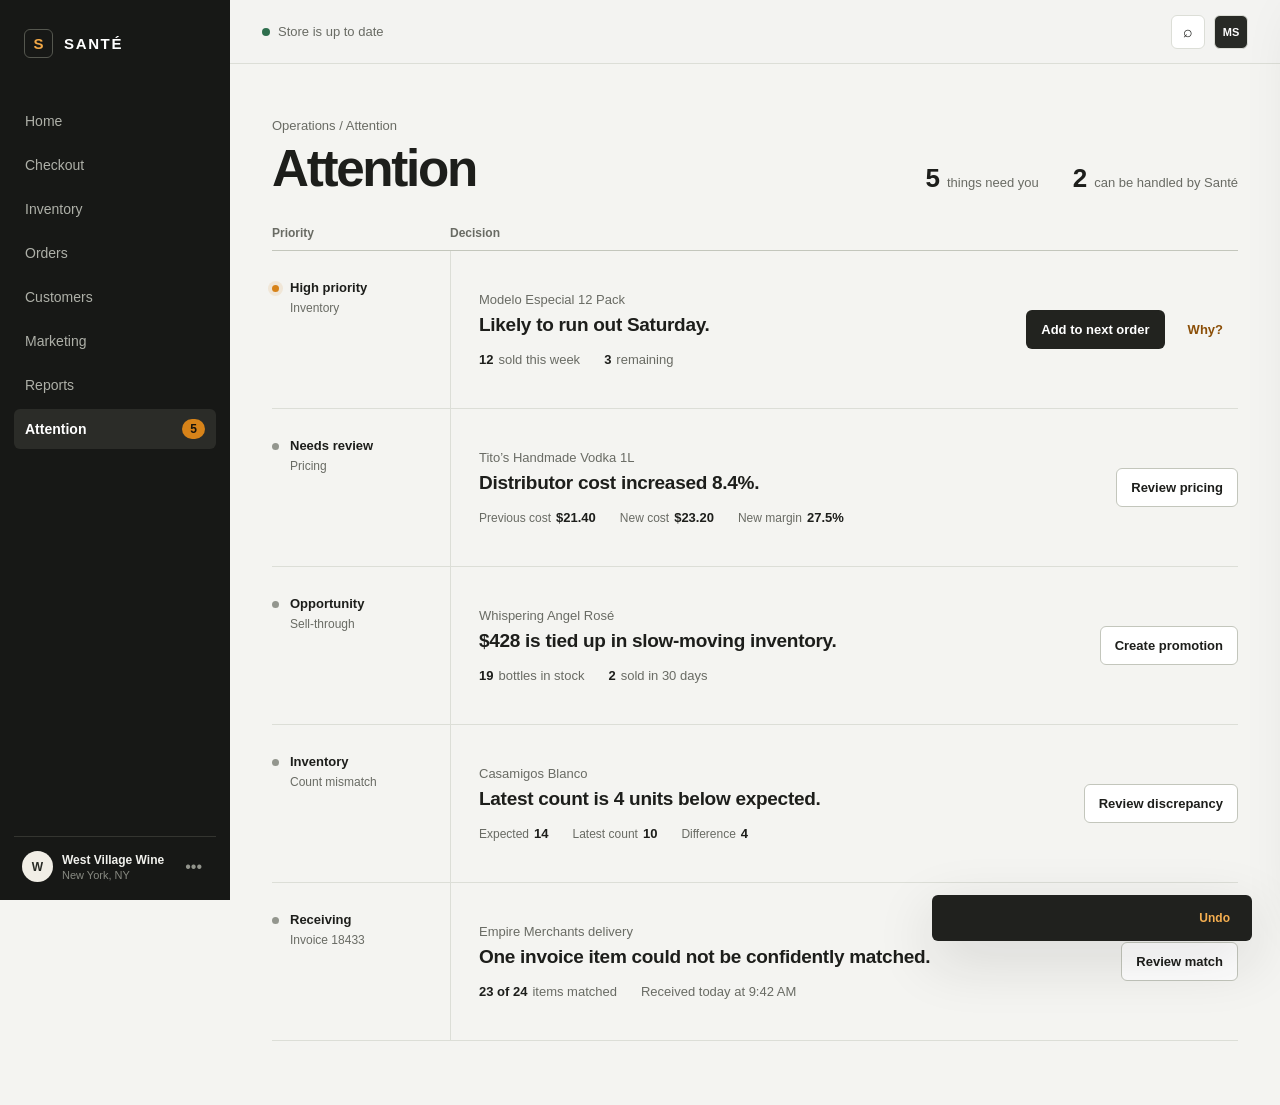
==== index.html @ 940b660c "Build Sante Attention prototype" ====
<!doctype html>
<html lang="en">
  <head>
    <meta charset="UTF-8" />
    <meta name="viewport" content="width=device-width, initial-scale=1.0" />
    <meta name="description" content="Santé Attention, a product concept for reviewing important store decisions in one place." />
    <meta name="theme-color" content="#f4f4f1" />
    <title>Santé Attention</title>
    <link rel="stylesheet" href="styles.css" />
  </head>
  <body>
    <div class="app-shell">
      <aside class="sidebar" aria-label="Primary navigation">
        <a class="brand" href="#" aria-label="Santé home">
          <span class="brand-mark">S</span>
          <span>SANTÉ</span>
        </a>

        <nav class="nav-list">
          <a href="#">Home</a>
          <a href="#">Checkout</a>
          <a href="#">Inventory</a>
          <a href="#">Orders</a>
          <a href="#">Customers</a>
          <a href="#">Marketing</a>
          <a href="#">Reports</a>
          <a class="active" href="#attention" aria-current="page">
            <span>Attention</span>
            <span class="nav-count" id="navCount">5</span>
          </a>
        </nav>

        <div class="store-switcher">
          <span class="store-avatar">W</span>
          <span>
            <strong>West Village Wine</strong>
            <small>New York, NY</small>
          </span>
          <button type="button" aria-label="Open store menu">•••</button>
        </div>
      </aside>

      <main class="workspace" id="attention">
        <header class="topbar">
          <button class="mobile-menu" id="menuButton" type="button" aria-label="Open navigation" aria-expanded="false">Menu</button>
          <div class="sync-status" aria-label="System status">
            <span class="status-dot"></span>
            Store is up to date
          </div>
          <div class="top-actions">
            <button class="icon-button" type="button" aria-label="Search">⌕</button>
            <button class="profile-button" type="button" aria-label="Open profile">MS</button>
          </div>
        </header>

        <section class="page-head">
          <div>
            <p class="breadcrumb">Operations / Attention</p>
            <h1>Attention</h1>
          </div>
          <div class="attention-summary" aria-label="Attention summary">
            <div><strong id="summaryCount">5</strong><span>things need you</span></div>
            <div><strong id="autoCount">2</strong><span>can be handled by Santé</span></div>
          </div>
        </section>

        <section class="queue" aria-label="Prioritized attention queue">
          <div class="queue-label">
            <span>Priority</span>
            <span>Decision</span>
          </div>

          <article class="attention-row priority-high" data-item="modelo">
            <div class="priority-column">
              <span class="priority-mark"></span>
              <span><strong>High priority</strong><small>Inventory</small></span>
            </div>
            <div class="decision-column">
              <div class="decision-copy">
                <p class="product-name">Modelo Especial 12 Pack</p>
                <h2>Likely to run out Saturday.</h2>
                <div class="inline-metrics">
                  <span><strong>12</strong> sold this week</span>
                  <span><strong>3</strong> remaining</span>
                </div>
              </div>
              <div class="row-actions">
                <button class="button primary" data-open="modelo" type="button">Add to next order</button>
                <button class="button quiet" data-open="modelo" type="button">Why?</button>
              </div>
            </div>
          </article>

          <article class="attention-row" data-item="titos">
            <div class="priority-column">
              <span class="priority-mark"></span>
              <span><strong>Needs review</strong><small>Pricing</small></span>
            </div>
            <div class="decision-column">
              <div class="decision-copy">
                <p class="product-name">Tito’s Handmade Vodka 1L</p>
                <h2>Distributor cost increased 8.4%.</h2>
                <div class="inline-metrics">
                  <span><small>Previous cost</small><strong>$21.40</strong></span>
                  <span><small>New cost</small><strong>$23.20</strong></span>
                  <span><small>New margin</small><strong>27.5%</strong></span>
                </div>
              </div>
              <div class="row-actions">
                <button class="button secondary" data-open="titos" type="button">Review pricing</button>
              </div>
            </div>
          </article>

          <article class="attention-row" data-item="rose">
            <div class="priority-column">
              <span class="priority-mark"></span>
              <span><strong>Opportunity</strong><small>Sell-through</small></span>
            </div>
            <div class="decision-column">
              <div class="decision-copy">
                <p class="product-name">Whispering Angel Rosé</p>
                <h2>$428 is tied up in slow-moving inventory.</h2>
                <div class="inline-metrics">
                  <span><strong>19</strong> bottles in stock</span>
                  <span><strong>2</strong> sold in 30 days</span>
                </div>
              </div>
              <div class="row-actions">
                <button class="button secondary" data-action="promotion" type="button">Create promotion</button>
              </div>
            </div>
          </article>

          <article class="attention-row" data-item="casamigos">
            <div class="priority-column">
              <span class="priority-mark"></span>
              <span><strong>Inventory</strong><small>Count mismatch</small></span>
            </div>
            <div class="decision-column">
              <div class="decision-copy">
                <p class="product-name">Casamigos Blanco</p>
                <h2>Latest count is 4 units below expected.</h2>
                <div class="inline-metrics">
                  <span><small>Expected</small><strong>14</strong></span>
                  <span><small>Latest count</small><strong>10</strong></span>
                  <span><small>Difference</small><strong>4</strong></span>
                </div>
              </div>
              <div class="row-actions">
                <button class="button secondary" data-action="discrepancy" type="button">Review discrepancy</button>
              </div>
            </div>
          </article>

          <article class="attention-row" data-item="receiving">
            <div class="priority-column">
              <span class="priority-mark"></span>
              <span><strong>Receiving</strong><small>Invoice 18433</small></span>
            </div>
            <div class="decision-column">
              <div class="decision-copy">
                <p class="product-name">Empire Merchants delivery</p>
                <h2>One invoice item could not be confidently matched.</h2>
                <div class="inline-metrics">
                  <span><strong>23 of 24</strong> items matched</span>
                  <span>Received today at 9:42 AM</span>
                </div>
              </div>
              <div class="row-actions">
                <button class="button secondary" data-action="match" type="button">Review match</button>
              </div>
            </div>
          </article>
        </section>
      </main>

      <div class="scrim" id="scrim" hidden></div>
      <aside class="decision-panel" id="decisionPanel" aria-label="Decision details" aria-hidden="true">
        <div class="panel-topbar">
          <button class="back-button" id="closePanel" type="button">Back to Attention</button>
          <span class="panel-step">Decision review</span>
        </div>
        <div id="panelContent"></div>
      </aside>

      <div class="toast" id="toast" role="status" aria-live="polite" aria-hidden="true">
        <span id="toastMessage"></span>
        <button id="toastUndo" type="button">Undo</button>
      </div>
    </div>
    <script src="app.js"></script>
  </body>
</html>
---- styles.css ----
:root {
  color-scheme: light;
  --bg: #f4f4f1;
  --surface: #ffffff;
  --sidebar: #171816;
  --ink: #1d1e1b;
  --muted: #696b64;
  --line: #dcded7;
  --line-strong: #c3c6bc;
  --accent: #d78319;
  --accent-dark: #8b4f08;
  --accent-soft: #fff2df;
  --success: #2e6e4d;
  --radius: 6px;
  --shadow: 0 18px 60px rgba(29, 30, 27, 0.14);
  font-family: "Helvetica Neue", Helvetica, Arial, sans-serif;
}

* { box-sizing: border-box; }

html { background: var(--bg); }

body {
  margin: 0;
  min-width: 320px;
  min-height: 100dvh;
  background: var(--bg);
  color: var(--ink);
}

button, a { font: inherit; }
button { color: inherit; }
button:focus-visible, a:focus-visible {
  outline: 3px solid rgba(215, 131, 25, 0.35);
  outline-offset: 2px;
}

.app-shell { min-height: 100dvh; }

.sidebar {
  position: fixed;
  inset: 0 auto 0 0;
  z-index: 20;
  display: flex;
  width: 230px;
  flex-direction: column;
  padding: 22px 14px 16px;
  background: var(--sidebar);
  color: #e7e7e2;
}

.brand {
  display: flex;
  align-items: center;
  gap: 11px;
  min-height: 42px;
  padding: 0 10px;
  color: #fff;
  font-size: 15px;
  font-weight: 800;
  letter-spacing: 0.11em;
  text-decoration: none;
}

.brand-mark {
  display: grid;
  width: 29px;
  height: 29px;
  place-items: center;
  border: 1px solid #55574f;
  border-radius: var(--radius);
  color: #f2a847;
  font-size: 15px;
  letter-spacing: 0;
}

.nav-list {
  display: grid;
  gap: 4px;
  margin-top: 37px;
}

.nav-list a {
  display: flex;
  align-items: center;
  justify-content: space-between;
  min-height: 40px;
  padding: 0 11px;
  border-radius: var(--radius);
  color: #aeb0a8;
  font-size: 14px;
  text-decoration: none;
}

.nav-list a:hover { background: #232421; color: #fff; }
.nav-list a.active { background: #2b2c28; color: #fff; font-weight: 650; }
.nav-count {
  min-width: 23px;
  padding: 3px 7px;
  border-radius: 99px;
  background: var(--accent);
  color: #18130c;
  font-size: 12px;
  font-weight: 800;
  text-align: center;
}

.store-switcher {
  display: grid;
  grid-template-columns: auto minmax(0, 1fr) auto;
  align-items: center;
  gap: 9px;
  margin-top: auto;
  padding: 14px 8px 2px;
  border-top: 1px solid #343530;
}

.store-avatar {
  display: grid;
  width: 31px;
  height: 31px;
  place-items: center;
  border-radius: 50%;
  background: #f1eee6;
  color: #282a25;
  font-size: 12px;
  font-weight: 800;
}

.store-switcher strong, .store-switcher small { display: block; overflow: hidden; text-overflow: ellipsis; white-space: nowrap; }
.store-switcher strong { color: #f1f1ed; font-size: 12px; }
.store-switcher small { margin-top: 2px; color: #878981; font-size: 11px; }
.store-switcher button { border: 0; background: transparent; color: #92948c; cursor: pointer; }

.workspace { min-height: 100dvh; margin-left: 230px; }

.topbar {
  display: flex;
  height: 64px;
  align-items: center;
  justify-content: flex-end;
  padding: 0 32px;
  border-bottom: 1px solid var(--line);
  background: rgba(244, 244, 241, 0.92);
}

.sync-status { display: flex; align-items: center; gap: 8px; margin-right: auto; color: var(--muted); font-size: 13px; }
.status-dot { width: 8px; height: 8px; border-radius: 50%; background: var(--success); }
.top-actions { display: flex; align-items: center; gap: 9px; }
.icon-button, .profile-button, .mobile-menu {
  display: grid;
  min-width: 34px;
  height: 34px;
  place-items: center;
  border: 1px solid var(--line);
  border-radius: var(--radius);
  background: var(--surface);
  cursor: pointer;
}
.profile-button { background: #282a26; color: #fff; font-size: 11px; font-weight: 750; }
.mobile-menu { display: none; padding: 0 12px; }

.page-head {
  display: flex;
  align-items: end;
  justify-content: space-between;
  gap: 32px;
  max-width: 1240px;
  margin: 0 auto;
  padding: 54px 42px 32px;
}

.breadcrumb { margin: 0 0 12px; color: var(--muted); font-size: 13px; }
h1 { margin: 0; font-size: clamp(40px, 4vw, 58px); font-weight: 620; letter-spacing: -0.045em; line-height: 0.95; }

.attention-summary { display: flex; gap: 34px; }
.attention-summary div { display: grid; grid-template-columns: auto auto; align-items: baseline; gap: 8px; }
.attention-summary strong { font-size: 26px; letter-spacing: -0.04em; }
.attention-summary span { color: var(--muted); font-size: 13px; }

.queue {
  max-width: 1240px;
  margin: 0 auto;
  padding: 0 42px 64px;
}

.queue-label, .attention-row { display: grid; grid-template-columns: 178px minmax(0, 1fr); }
.queue-label { padding: 0 0 10px; border-bottom: 1px solid var(--line-strong); color: var(--muted); font-size: 12px; font-weight: 650; }

.attention-row {
  position: relative;
  min-height: 158px;
  border-bottom: 1px solid var(--line);
  background: transparent;
  transition: background 160ms ease;
}
.attention-row:hover { background: rgba(255, 255, 255, 0.48); }
.attention-row.resolved { display: none; }

.priority-column { display: flex; align-items: flex-start; gap: 11px; padding: 28px 22px 28px 0; }
.priority-mark { width: 7px; height: 7px; margin-top: 6px; border-radius: 50%; background: #93968e; }
.priority-high .priority-mark { background: var(--accent); box-shadow: 0 0 0 4px rgba(215, 131, 25, 0.12); }
.priority-column strong, .priority-column small { display: block; }
.priority-column strong { font-size: 13px; line-height: 1.35; }
.priority-column small { margin-top: 5px; color: var(--muted); font-size: 12px; }

.decision-column {
  display: grid;
  grid-template-columns: minmax(0, 1fr) auto;
  align-items: center;
  gap: 28px;
  padding: 25px 0 25px 28px;
  border-left: 1px solid var(--line);
}
.product-name { margin: 0 0 6px; color: var(--muted); font-size: 13px; }
.decision-copy h2 { margin: 0; font-size: 19px; font-weight: 620; letter-spacing: -0.015em; line-height: 1.25; }
.inline-metrics { display: flex; flex-wrap: wrap; gap: 8px 24px; margin-top: 15px; color: var(--muted); font-size: 13px; }
.inline-metrics span { display: flex; gap: 5px; align-items: baseline; }
.inline-metrics small { color: var(--muted); font-size: 12px; }
.inline-metrics strong { color: var(--ink); font-weight: 720; }
.row-actions { display: flex; align-items: center; gap: 8px; }

.button {
  min-height: 39px;
  padding: 0 14px;
  border: 1px solid transparent;
  border-radius: var(--radius);
  font-size: 13px;
  font-weight: 680;
  white-space: nowrap;
  cursor: pointer;
  transition: transform 100ms ease, background 140ms ease, border-color 140ms ease;
}
.button:active { transform: translateY(1px); }
.button.primary { background: #22231f; color: #fff; }
.button.primary:hover { background: #373833; }
.button.secondary { border-color: var(--line-strong); background: var(--surface); }
.button.secondary:hover { border-color: #8b8e85; }
.button.quiet { background: transparent; color: var(--accent-dark); }
.button.quiet:hover { background: var(--accent-soft); }

.scrim { position: fixed; inset: 0; z-index: 30; background: rgba(16, 17, 15, 0.42); }
.decision-panel {
  position: fixed;
  inset: 0 0 0 auto;
  z-index: 40;
  width: min(720px, calc(100vw - 80px));
  overflow-y: auto;
  transform: translateX(104%);
  border-left: 1px solid var(--line);
  background: var(--surface);
  box-shadow: var(--shadow);
  transition: transform 220ms cubic-bezier(.22,.8,.25,1);
}
.decision-panel.open { transform: translateX(0); }
.panel-topbar { display: flex; height: 64px; align-items: center; justify-content: space-between; padding: 0 34px; border-bottom: 1px solid var(--line); }
.back-button { border: 0; background: transparent; color: var(--accent-dark); font-size: 13px; font-weight: 700; cursor: pointer; }
.panel-step { color: var(--muted); font-size: 12px; }
.panel-body { padding: 40px 44px 56px; }
.panel-eyebrow { margin: 0 0 11px; color: var(--muted); font-size: 12px; font-weight: 700; text-transform: uppercase; letter-spacing: .08em; }
.panel-body h2 { max-width: 540px; margin: 0; font-size: clamp(31px, 4vw, 45px); font-weight: 610; letter-spacing: -.04em; line-height: 1.04; }
.panel-lede { max-width: 550px; margin: 14px 0 0; color: var(--muted); font-size: 15px; line-height: 1.55; }
.evidence-grid { display: grid; grid-template-columns: repeat(2, 1fr); margin-top: 36px; border-top: 1px solid var(--line-strong); border-left: 1px solid var(--line); }
.evidence-cell { min-height: 104px; padding: 17px 18px; border-right: 1px solid var(--line); border-bottom: 1px solid var(--line); }
.evidence-cell span, .price-block span { display: block; color: var(--muted); font-size: 12px; }
.evidence-cell strong { display: block; margin-top: 10px; font-size: 22px; letter-spacing: -.025em; }
.recommendation { margin-top: 30px; padding: 24px; border: 1px solid #e5c28e; border-radius: var(--radius); background: var(--accent-soft); }
.recommendation-label { margin: 0 0 8px; color: var(--accent-dark); font-size: 12px; font-weight: 750; text-transform: uppercase; letter-spacing: .08em; }
.recommendation h3 { margin: 0; font-size: 23px; letter-spacing: -.025em; }
.recommendation p { margin: 10px 0 0; color: #65400f; font-size: 14px; line-height: 1.5; }
.explanation-toggle { margin-top: 22px; border: 0; background: transparent; color: var(--accent-dark); font-size: 13px; font-weight: 750; cursor: pointer; }
.explanation { display: none; margin-top: 13px; padding: 17px 18px; border-left: 3px solid var(--accent); background: #faf7f1; color: #55574f; font-size: 14px; line-height: 1.55; }
.explanation.visible { display: block; }
.quantity-control { display: inline-grid; grid-template-columns: 40px 74px 40px; margin-top: 20px; border: 1px solid #d9b47e; border-radius: var(--radius); overflow: hidden; background: #fff; }
.quantity-control button { border: 0; background: #fff; font-size: 18px; cursor: pointer; }
.quantity-control output { display: grid; min-height: 40px; place-items: center; border-inline: 1px solid var(--line); font-size: 14px; font-weight: 750; }
.panel-actions { display: flex; flex-wrap: wrap; gap: 9px; margin-top: 28px; }
.price-comparison { display: grid; grid-template-columns: repeat(3, 1fr); gap: 12px; margin-top: 34px; }
.price-block { padding: 18px; border: 1px solid var(--line); border-radius: var(--radius); }
.price-block strong { display: block; margin-top: 9px; font-size: 24px; letter-spacing: -.03em; }
.price-block.highlight { border-color: #e2ba7e; background: var(--accent-soft); }
.margin-shift { display: grid; grid-template-columns: 1fr auto 1fr; align-items: center; gap: 14px; margin-top: 20px; padding: 18px; background: #f5f5f2; }
.margin-shift div span, .margin-shift div strong { display: block; }
.margin-shift span { color: var(--muted); font-size: 12px; }
.margin-shift strong { margin-top: 5px; font-size: 20px; }
.margin-arrow { color: var(--muted); }

.toast {
  position: fixed;
  right: 28px;
  bottom: 28px;
  z-index: 60;
  display: flex;
  align-items: center;
  gap: 22px;
  min-width: 320px;
  padding: 15px 16px;
  transform: translateY(150%);
  border-radius: var(--radius);
  background: #20211e;
  color: #fff;
  box-shadow: var(--shadow);
  font-size: 13px;
  transition: transform 180ms ease;
}
.toast.visible { transform: translateY(0); }
.toast button { margin-left: auto; border: 0; background: transparent; color: #f4ae50; font-size: 12px; font-weight: 750; cursor: pointer; }

@media (max-width: 900px) {
  .sidebar { transform: translateX(-100%); transition: transform 180ms ease; }
  .sidebar.mobile-open { transform: translateX(0); }
  .workspace { margin-left: 0; }
  .mobile-menu { display: grid; margin-right: 14px; }
  .page-head { align-items: flex-start; padding-inline: 24px; }
  .queue { padding-inline: 24px; }
  .attention-summary { flex-direction: column; gap: 7px; }
  .attention-summary div { justify-content: end; }
}

@media (max-width: 680px) {
  .topbar { padding-inline: 16px; }
  .sync-status { font-size: 12px; }
  .page-head { display: block; padding: 32px 18px 23px; }
  .attention-summary { margin-top: 24px; }
  .attention-summary div { justify-content: start; }
  .queue { padding: 0 18px 40px; }
  .queue-label { display: none; }
  .attention-row { display: block; padding: 20px 0 22px; }
  .priority-column { padding: 0 0 13px; }
  .decision-column { display: block; padding: 0; border-left: 0; }
  .row-actions { margin-top: 20px; }
  .decision-panel { width: 100vw; }
  .panel-topbar { padding-inline: 18px; }
  .panel-body { padding: 28px 20px 42px; }
  .price-comparison { grid-template-columns: 1fr; }
  .toast { right: 14px; bottom: 14px; left: 14px; min-width: 0; }
}

@media (prefers-reduced-motion: reduce) {
  *, *::before, *::after { scroll-behavior: auto !important; transition-duration: .01ms !important; animation-duration: .01ms !important; }
}
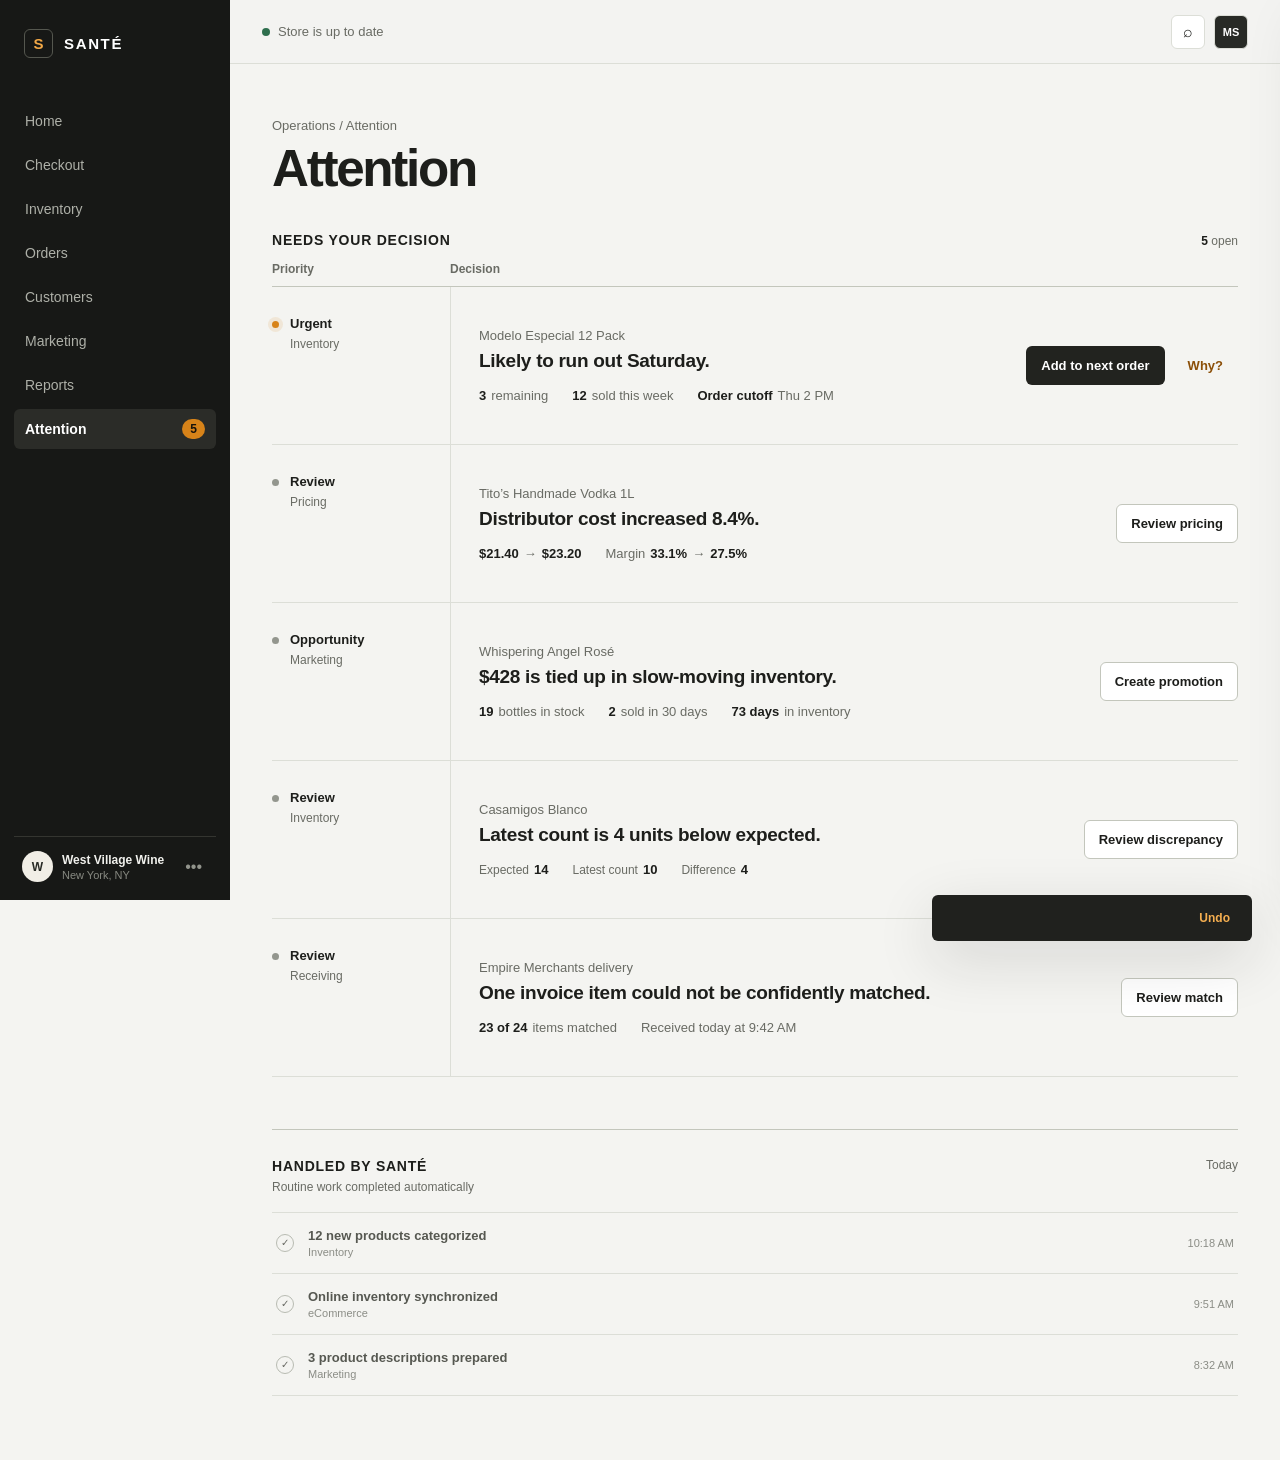
==== commit c0c5382b: "Refine Attention decision supervision" ====
--- a/index.html
+++ b/index.html
@@ -58,13 +58,13 @@
             <p class="breadcrumb">Operations / Attention</p>
             <h1>Attention</h1>
           </div>
-          <div class="attention-summary" aria-label="Attention summary">
-            <div><strong id="summaryCount">5</strong><span>things need you</span></div>
-            <div><strong id="autoCount">2</strong><span>can be handled by Santé</span></div>
-          </div>
         </section>
 
         <section class="queue" aria-label="Prioritized attention queue">
+          <div class="section-heading">
+            <h2>Needs your decision</h2>
+            <span><strong id="summaryCount">5</strong> open</span>
+          </div>
           <div class="queue-label">
             <span>Priority</span>
             <span>Decision</span>
@@ -73,15 +73,16 @@
           <article class="attention-row priority-high" data-item="modelo">
             <div class="priority-column">
               <span class="priority-mark"></span>
-              <span><strong>High priority</strong><small>Inventory</small></span>
+              <span><strong>Urgent</strong><small>Inventory</small></span>
             </div>
             <div class="decision-column">
               <div class="decision-copy">
                 <p class="product-name">Modelo Especial 12 Pack</p>
                 <h2>Likely to run out Saturday.</h2>
                 <div class="inline-metrics">
+                  <span><strong>3</strong> remaining</span>
                   <span><strong>12</strong> sold this week</span>
-                  <span><strong>3</strong> remaining</span>
+                  <span><strong>Order cutoff</strong> Thu 2 PM</span>
                 </div>
               </div>
               <div class="row-actions">
@@ -94,16 +95,15 @@
           <article class="attention-row" data-item="titos">
             <div class="priority-column">
               <span class="priority-mark"></span>
-              <span><strong>Needs review</strong><small>Pricing</small></span>
+              <span><strong>Review</strong><small>Pricing</small></span>
             </div>
             <div class="decision-column">
               <div class="decision-copy">
                 <p class="product-name">Tito’s Handmade Vodka 1L</p>
                 <h2>Distributor cost increased 8.4%.</h2>
                 <div class="inline-metrics">
-                  <span><small>Previous cost</small><strong>$21.40</strong></span>
-                  <span><small>New cost</small><strong>$23.20</strong></span>
-                  <span><small>New margin</small><strong>27.5%</strong></span>
+                  <span><strong>$21.40</strong> → <strong>$23.20</strong></span>
+                  <span>Margin <strong>33.1%</strong> → <strong>27.5%</strong></span>
                 </div>
               </div>
               <div class="row-actions">
@@ -115,7 +115,7 @@
           <article class="attention-row" data-item="rose">
             <div class="priority-column">
               <span class="priority-mark"></span>
-              <span><strong>Opportunity</strong><small>Sell-through</small></span>
+              <span><strong>Opportunity</strong><small>Marketing</small></span>
             </div>
             <div class="decision-column">
               <div class="decision-copy">
@@ -124,6 +124,7 @@
                 <div class="inline-metrics">
                   <span><strong>19</strong> bottles in stock</span>
                   <span><strong>2</strong> sold in 30 days</span>
+                  <span><strong>73 days</strong> in inventory</span>
                 </div>
               </div>
               <div class="row-actions">
@@ -135,7 +136,7 @@
           <article class="attention-row" data-item="casamigos">
             <div class="priority-column">
               <span class="priority-mark"></span>
-              <span><strong>Inventory</strong><small>Count mismatch</small></span>
+              <span><strong>Review</strong><small>Inventory</small></span>
             </div>
             <div class="decision-column">
               <div class="decision-copy">
@@ -156,7 +157,7 @@
           <article class="attention-row" data-item="receiving">
             <div class="priority-column">
               <span class="priority-mark"></span>
-              <span><strong>Receiving</strong><small>Invoice 18433</small></span>
+              <span><strong>Review</strong><small>Receiving</small></span>
             </div>
             <div class="decision-column">
               <div class="decision-copy">
@@ -172,6 +173,21 @@
               </div>
             </div>
           </article>
+
+          <section class="handled-section" aria-labelledby="handledTitle">
+            <div class="handled-heading">
+              <div>
+                <h2 id="handledTitle">Handled by Santé</h2>
+                <p>Routine work completed automatically</p>
+              </div>
+              <span>Today</span>
+            </div>
+            <ul class="handled-list">
+              <li><span class="handled-check">✓</span><span><strong>12 new products categorized</strong><small>Inventory</small></span><time>10:18 AM</time></li>
+              <li><span class="handled-check">✓</span><span><strong>Online inventory synchronized</strong><small>eCommerce</small></span><time>9:51 AM</time></li>
+              <li><span class="handled-check">✓</span><span><strong>3 product descriptions prepared</strong><small>Marketing</small></span><time>8:32 AM</time></li>
+            </ul>
+          </section>
         </section>
       </main>
 
--- a/styles.css
+++ b/styles.css
@@ -161,28 +161,29 @@
 .mobile-menu { display: none; padding: 0 12px; }
 
 .page-head {
-  display: flex;
-  align-items: end;
-  justify-content: space-between;
-  gap: 32px;
   max-width: 1240px;
   margin: 0 auto;
-  padding: 54px 42px 32px;
+  padding: 54px 42px 38px;
 }
 
 .breadcrumb { margin: 0 0 12px; color: var(--muted); font-size: 13px; }
 h1 { margin: 0; font-size: clamp(40px, 4vw, 58px); font-weight: 620; letter-spacing: -0.045em; line-height: 0.95; }
-
-.attention-summary { display: flex; gap: 34px; }
-.attention-summary div { display: grid; grid-template-columns: auto auto; align-items: baseline; gap: 8px; }
-.attention-summary strong { font-size: 26px; letter-spacing: -0.04em; }
-.attention-summary span { color: var(--muted); font-size: 13px; }
 
 .queue {
   max-width: 1240px;
   margin: 0 auto;
   padding: 0 42px 64px;
 }
+
+.section-heading {
+  display: flex;
+  align-items: baseline;
+  justify-content: space-between;
+  padding-bottom: 14px;
+}
+.section-heading h2, .handled-heading h2 { margin: 0; font-size: 14px; font-weight: 780; letter-spacing: .055em; text-transform: uppercase; }
+.section-heading > span { color: var(--muted); font-size: 12px; }
+.section-heading > span strong { color: var(--ink); }
 
 .queue-label, .attention-row { display: grid; grid-template-columns: 178px minmax(0, 1fr); }
 .queue-label { padding: 0 0 10px; border-bottom: 1px solid var(--line-strong); color: var(--muted); font-size: 12px; font-weight: 650; }
@@ -259,11 +260,12 @@
 .panel-body { padding: 40px 44px 56px; }
 .panel-eyebrow { margin: 0 0 11px; color: var(--muted); font-size: 12px; font-weight: 700; text-transform: uppercase; letter-spacing: .08em; }
 .panel-body h2 { max-width: 540px; margin: 0; font-size: clamp(31px, 4vw, 45px); font-weight: 610; letter-spacing: -.04em; line-height: 1.04; }
-.panel-lede { max-width: 550px; margin: 14px 0 0; color: var(--muted); font-size: 15px; line-height: 1.55; }
-.evidence-grid { display: grid; grid-template-columns: repeat(2, 1fr); margin-top: 36px; border-top: 1px solid var(--line-strong); border-left: 1px solid var(--line); }
-.evidence-cell { min-height: 104px; padding: 17px 18px; border-right: 1px solid var(--line); border-bottom: 1px solid var(--line); }
-.evidence-cell span, .price-block span { display: block; color: var(--muted); font-size: 12px; }
-.evidence-cell strong { display: block; margin-top: 10px; font-size: 22px; letter-spacing: -.025em; }
+.decision-story { margin-top: 34px; border-top: 1px solid var(--line-strong); }
+.story-row { display: grid; grid-template-columns: 190px minmax(0, 1fr); align-items: baseline; gap: 24px; min-height: 65px; padding: 16px 0; border-bottom: 1px solid var(--line); }
+.story-row span { color: var(--muted); font-size: 13px; }
+.story-row strong { font-size: 19px; letter-spacing: -.02em; }
+.story-row.primary strong { font-size: 30px; letter-spacing: -.04em; }
+.story-row.expected strong { color: var(--accent-dark); }
 .recommendation { margin-top: 30px; padding: 24px; border: 1px solid #e5c28e; border-radius: var(--radius); background: var(--accent-soft); }
 .recommendation-label { margin: 0 0 8px; color: var(--accent-dark); font-size: 12px; font-weight: 750; text-transform: uppercase; letter-spacing: .08em; }
 .recommendation h3 { margin: 0; font-size: 23px; letter-spacing: -.025em; }
@@ -275,15 +277,36 @@
 .quantity-control button { border: 0; background: #fff; font-size: 18px; cursor: pointer; }
 .quantity-control output { display: grid; min-height: 40px; place-items: center; border-inline: 1px solid var(--line); font-size: 14px; font-weight: 750; }
 .panel-actions { display: flex; flex-wrap: wrap; gap: 9px; margin-top: 28px; }
-.price-comparison { display: grid; grid-template-columns: repeat(3, 1fr); gap: 12px; margin-top: 34px; }
-.price-block { padding: 18px; border: 1px solid var(--line); border-radius: var(--radius); }
-.price-block strong { display: block; margin-top: 9px; font-size: 24px; letter-spacing: -.03em; }
-.price-block.highlight { border-color: #e2ba7e; background: var(--accent-soft); }
-.margin-shift { display: grid; grid-template-columns: 1fr auto 1fr; align-items: center; gap: 14px; margin-top: 20px; padding: 18px; background: #f5f5f2; }
-.margin-shift div span, .margin-shift div strong { display: block; }
-.margin-shift span { color: var(--muted); font-size: 12px; }
-.margin-shift strong { margin-top: 5px; font-size: 20px; }
-.margin-arrow { color: var(--muted); }
+.action-preview { margin-top: 28px; border: 1px solid var(--line-strong); border-radius: var(--radius); background: #fbfbf9; }
+.action-preview-head { display: flex; align-items: baseline; justify-content: space-between; padding: 17px 19px; border-bottom: 1px solid var(--line); }
+.action-preview-head span { color: var(--muted); font-size: 12px; font-weight: 750; letter-spacing: .075em; text-transform: uppercase; }
+.action-preview-head strong { font-size: 14px; }
+.action-preview dl { display: grid; grid-template-columns: 1fr 1fr; margin: 0; }
+.action-preview dl div { padding: 15px 19px; border-bottom: 1px solid var(--line); }
+.action-preview dl div:nth-child(odd) { border-right: 1px solid var(--line); }
+.action-preview dl div:nth-last-child(-n+2) { border-bottom: 0; }
+.action-preview dt { color: var(--muted); font-size: 12px; }
+.action-preview dd { margin: 6px 0 0; font-size: 14px; font-weight: 720; }
+.causal-flow { margin-top: 33px; }
+.causal-step { display: grid; grid-template-columns: 156px minmax(0, 1fr); align-items: center; gap: 28px; padding: 21px 0; border-top: 1px solid var(--line); }
+.causal-step:last-child { border-bottom: 1px solid var(--line); }
+.causal-label { color: var(--muted); font-size: 12px; font-weight: 760; letter-spacing: .075em; text-transform: uppercase; }
+.causal-value strong { display: block; font-size: 29px; letter-spacing: -.035em; }
+.causal-value small { display: block; margin-top: 6px; color: var(--muted); font-size: 13px; }
+.causal-arrow { height: 20px; margin-left: 76px; border-left: 1px solid var(--line-strong); }
+.causal-step.recommended .causal-value strong { color: var(--accent-dark); font-size: 36px; }
+
+.handled-section { margin-top: 52px; padding: 28px 0 0; border-top: 1px solid var(--line-strong); }
+.handled-heading { display: flex; align-items: flex-start; justify-content: space-between; }
+.handled-heading p { margin: 6px 0 0; color: var(--muted); font-size: 12px; }
+.handled-heading > span { color: var(--muted); font-size: 12px; }
+.handled-list { margin: 18px 0 0; padding: 0; list-style: none; border-top: 1px solid var(--line); }
+.handled-list li { display: grid; grid-template-columns: 22px minmax(0, 1fr) auto; align-items: center; gap: 10px; min-height: 61px; padding: 10px 4px; border-bottom: 1px solid var(--line); color: #666861; }
+.handled-check { display: grid; width: 18px; height: 18px; place-items: center; border: 1px solid #b8bbb2; border-radius: 50%; font-size: 10px; }
+.handled-list strong, .handled-list small { display: block; }
+.handled-list strong { color: #565851; font-size: 13px; font-weight: 620; }
+.handled-list small { margin-top: 3px; color: #8b8d86; font-size: 11px; }
+.handled-list time { color: #8b8d86; font-size: 11px; }
 
 .toast {
   position: fixed;
@@ -311,18 +334,14 @@
   .sidebar.mobile-open { transform: translateX(0); }
   .workspace { margin-left: 0; }
   .mobile-menu { display: grid; margin-right: 14px; }
-  .page-head { align-items: flex-start; padding-inline: 24px; }
+  .page-head { padding-inline: 24px; }
   .queue { padding-inline: 24px; }
-  .attention-summary { flex-direction: column; gap: 7px; }
-  .attention-summary div { justify-content: end; }
 }
 
 @media (max-width: 680px) {
   .topbar { padding-inline: 16px; }
   .sync-status { font-size: 12px; }
-  .page-head { display: block; padding: 32px 18px 23px; }
-  .attention-summary { margin-top: 24px; }
-  .attention-summary div { justify-content: start; }
+  .page-head { padding: 32px 18px 28px; }
   .queue { padding: 0 18px 40px; }
   .queue-label { display: none; }
   .attention-row { display: block; padding: 20px 0 22px; }
@@ -332,7 +351,12 @@
   .decision-panel { width: 100vw; }
   .panel-topbar { padding-inline: 18px; }
   .panel-body { padding: 28px 20px 42px; }
-  .price-comparison { grid-template-columns: 1fr; }
+  .story-row { grid-template-columns: 1fr; gap: 6px; }
+  .action-preview dl { grid-template-columns: 1fr; }
+  .action-preview dl div, .action-preview dl div:nth-child(odd) { border-right: 0; border-bottom: 1px solid var(--line); }
+  .action-preview dl div:last-child { border-bottom: 0; }
+  .causal-step { grid-template-columns: 1fr; gap: 7px; }
+  .causal-arrow { margin-left: 12px; }
   .toast { right: 14px; bottom: 14px; left: 14px; min-width: 0; }
 }
 
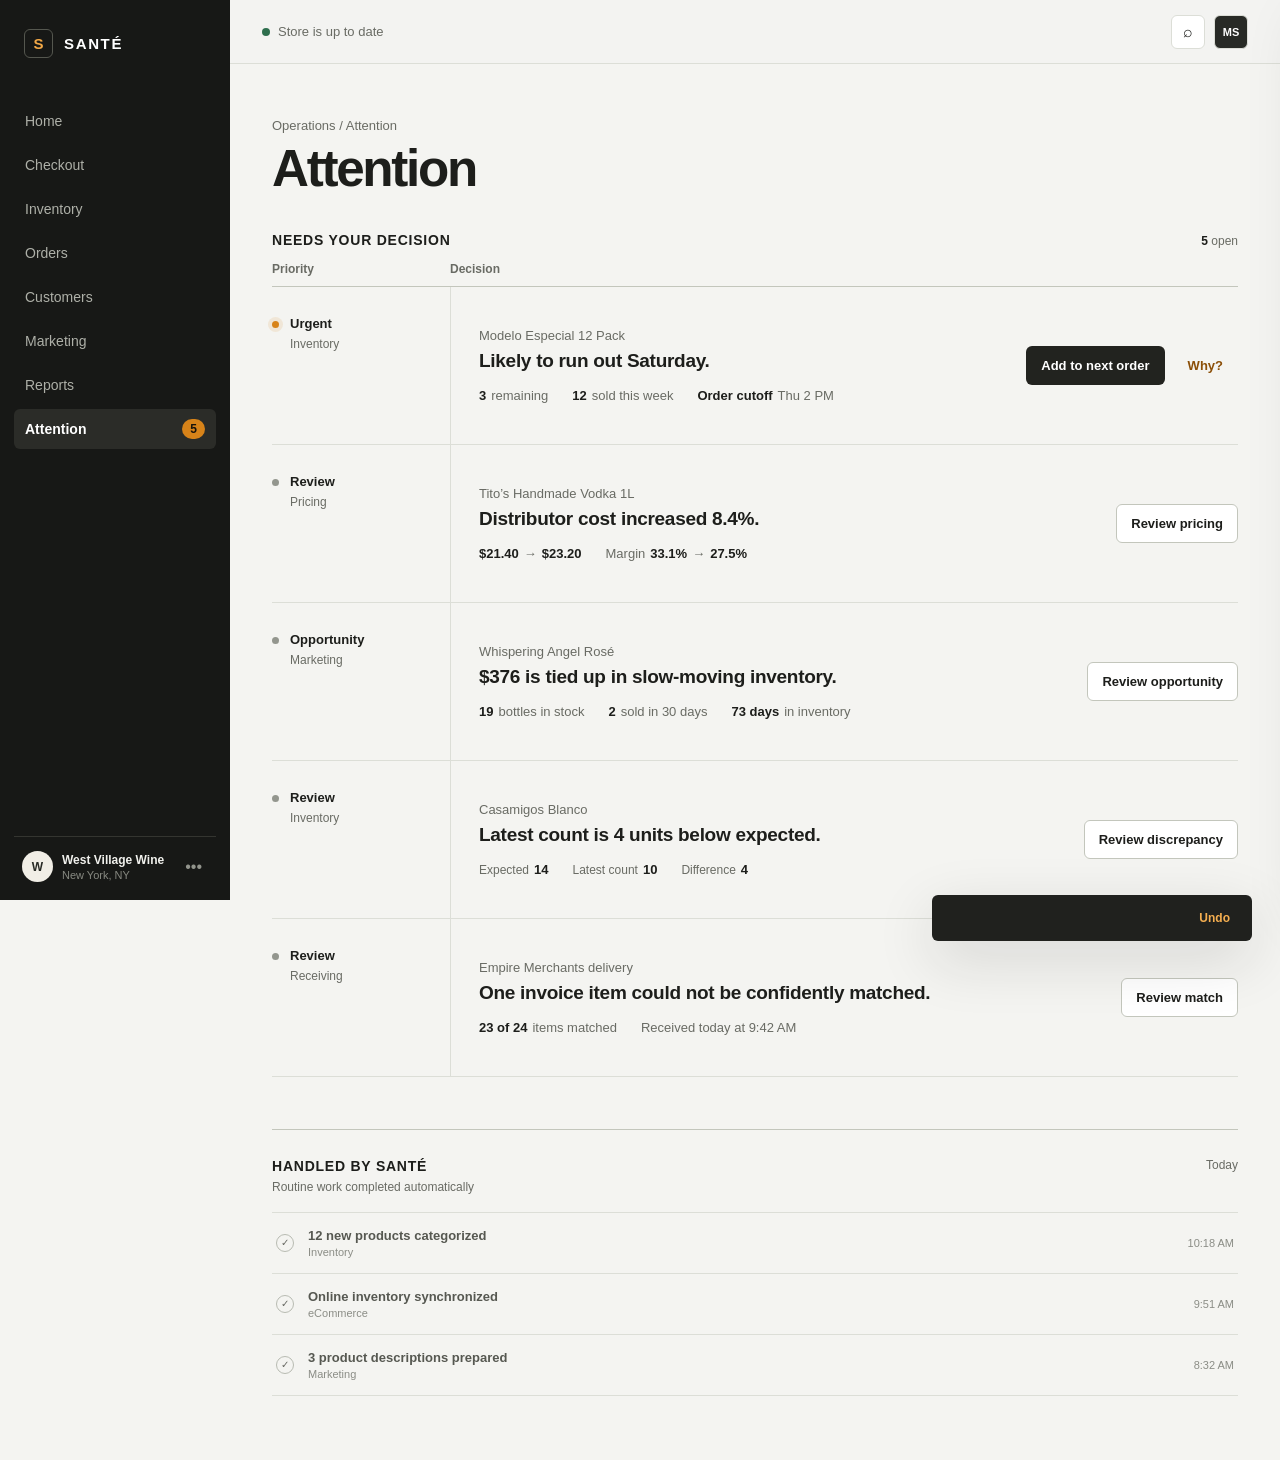
==== commit ac2d333e: "Build cross-product promotion workflow" ====
--- a/index.html
+++ b/index.html
@@ -6,7 +6,7 @@
     <meta name="description" content="Santé Attention, a product concept for reviewing important store decisions in one place." />
     <meta name="theme-color" content="#f4f4f1" />
     <title>Santé Attention</title>
-    <link rel="stylesheet" href="styles.css" />
+    <link rel="stylesheet" href="styles.css?v=5" />
   </head>
   <body>
     <div class="app-shell">
@@ -120,7 +120,7 @@
             <div class="decision-column">
               <div class="decision-copy">
                 <p class="product-name">Whispering Angel Rosé</p>
-                <h2>$428 is tied up in slow-moving inventory.</h2>
+                <h2>$376 is tied up in slow-moving inventory.</h2>
                 <div class="inline-metrics">
                   <span><strong>19</strong> bottles in stock</span>
                   <span><strong>2</strong> sold in 30 days</span>
@@ -128,7 +128,7 @@
                 </div>
               </div>
               <div class="row-actions">
-                <button class="button secondary" data-action="promotion" type="button">Create promotion</button>
+                <button class="button secondary" data-open="rose" type="button">Review opportunity</button>
               </div>
             </div>
           </article>
@@ -183,6 +183,13 @@
               <span>Today</span>
             </div>
             <ul class="handled-list">
+              <li id="promotionActivity" hidden>
+                <button class="activity-button" id="openPromotionActivity" type="button">
+                  <span class="handled-check">✓</span>
+                  <span><strong>Whispering Angel promotion scheduled</strong><small>Marketing</small></span>
+                  <time>Starts Friday</time>
+                </button>
+              </li>
               <li><span class="handled-check">✓</span><span><strong>12 new products categorized</strong><small>Inventory</small></span><time>10:18 AM</time></li>
               <li><span class="handled-check">✓</span><span><strong>Online inventory synchronized</strong><small>eCommerce</small></span><time>9:51 AM</time></li>
               <li><span class="handled-check">✓</span><span><strong>3 product descriptions prepared</strong><small>Marketing</small></span><time>8:32 AM</time></li>
@@ -205,6 +212,6 @@
         <button id="toastUndo" type="button">Undo</button>
       </div>
     </div>
-    <script src="app.js"></script>
+    <script src="app.js?v=5"></script>
   </body>
 </html>
--- a/styles.css
+++ b/styles.css
@@ -17,6 +17,7 @@
 }
 
 * { box-sizing: border-box; }
+[hidden] { display: none !important; }
 
 html { background: var(--bg); }
 
@@ -296,6 +297,72 @@
 .causal-arrow { height: 20px; margin-left: 76px; border-left: 1px solid var(--line-strong); }
 .causal-step.recommended .causal-value strong { color: var(--accent-dark); font-size: 36px; }
 
+.system-list { display: flex; flex-wrap: wrap; gap: 7px 16px; margin: 18px 0 0; color: var(--muted); font-size: 11px; font-weight: 720; letter-spacing: .06em; text-transform: uppercase; }
+.system-list span { position: relative; }
+.system-list span + span::before { content: ""; position: absolute; top: 5px; left: -9px; width: 3px; height: 3px; border-radius: 50%; background: #a3a69d; }
+.evidence-summary { margin-top: 32px; border-top: 1px solid var(--line-strong); }
+.evidence-summary .story-row { grid-template-columns: 210px minmax(0, 1fr); }
+.evidence-summary .story-row strong small { display: block; margin-top: 4px; color: var(--muted); font-size: 12px; font-weight: 500; letter-spacing: 0; }
+.context-heading { margin: 30px 0 0; color: var(--muted); font-size: 12px; font-weight: 760; letter-spacing: .075em; text-transform: uppercase; }
+.performance-list { margin-top: 10px; border-top: 1px solid var(--line); }
+.performance-row { display: grid; grid-template-columns: minmax(0, 1fr) auto; gap: 24px; padding: 13px 0; border-bottom: 1px solid var(--line); font-size: 13px; }
+.performance-row span { color: var(--muted); }
+.performance-row strong { font-weight: 720; }
+.recommendation-comparison { display: flex; flex-wrap: wrap; gap: 7px 22px; margin-top: 18px; color: #65400f; font-size: 13px; }
+.recommendation-comparison strong { color: var(--ink); }
+.alternative-option { display: none; margin-top: 14px; padding: 16px 18px; border-left: 3px solid var(--line-strong); background: #f6f6f3; }
+.alternative-option.visible { display: block; }
+.alternative-option strong { display: block; font-size: 14px; }
+.alternative-option span { display: block; margin-top: 5px; color: var(--muted); font-size: 13px; }
+
+.promotion-banner { margin-top: 28px; padding: 22px 0; border-top: 1px solid var(--line-strong); border-bottom: 1px solid var(--line-strong); }
+.promotion-banner strong { display: block; font-size: 34px; letter-spacing: -.04em; }
+.promotion-banner .price-change { margin-top: 8px; font-size: 18px; font-weight: 700; }
+.promotion-banner .date-range { display: grid; grid-template-columns: 1fr auto 1fr; align-items: center; gap: 12px; margin-top: 18px; color: var(--muted); font-size: 13px; }
+.promotion-banner .date-range strong { color: var(--ink); font-size: 15px; letter-spacing: 0; }
+.promotion-banner .date-range span:last-child { text-align: right; }
+.channel-section, .will-section, .email-section { margin-top: 30px; }
+.subsection-title { margin: 0 0 12px; color: var(--muted); font-size: 12px; font-weight: 760; letter-spacing: .075em; text-transform: uppercase; }
+.channel-list { border-top: 1px solid var(--line); }
+.channel-option { display: grid; grid-template-columns: 22px minmax(0, 1fr); align-items: start; gap: 10px; padding: 13px 0; border-bottom: 1px solid var(--line); cursor: pointer; }
+.channel-option input { width: 16px; height: 16px; margin: 1px 0 0; accent-color: var(--accent-dark); }
+.channel-option strong, .channel-option small { display: block; }
+.channel-option strong { font-size: 13px; }
+.channel-option small { margin-top: 3px; color: var(--muted); font-size: 12px; line-height: 1.4; }
+.will-list { border-top: 1px solid var(--line); }
+.will-row { display: grid; grid-template-columns: 112px minmax(0, 1fr); gap: 20px; padding: 14px 0; border-bottom: 1px solid var(--line); }
+.will-row strong { font-size: 12px; font-weight: 760; letter-spacing: .055em; text-transform: uppercase; }
+.will-row span { color: var(--muted); font-size: 13px; line-height: 1.45; }
+.email-preview { padding: 19px; border: 1px solid var(--line-strong); border-radius: var(--radius); background: #fbfbf9; }
+.email-preview .email-subject { margin: 0 0 17px; padding-bottom: 12px; border-bottom: 1px solid var(--line); color: var(--muted); font-size: 12px; }
+.email-preview h3 { margin: 0; font-size: 21px; }
+.email-preview p { margin: 8px 0 0; color: var(--muted); font-size: 14px; line-height: 1.5; }
+.email-price { margin-top: 17px; font-size: 26px; font-weight: 750; letter-spacing: -.03em; }
+.email-price small { margin-left: 8px; color: var(--muted); font-size: 12px; font-weight: 500; text-decoration: line-through; }
+.email-editor { display: none; margin-top: 14px; }
+.email-editor.visible { display: block; }
+.email-editor label { display: block; margin-top: 11px; color: var(--muted); font-size: 12px; font-weight: 650; }
+.email-editor input, .email-editor textarea { width: 100%; margin-top: 6px; padding: 10px 11px; border: 1px solid var(--line-strong); border-radius: var(--radius); background: #fff; color: var(--ink); font: inherit; font-size: 13px; }
+.email-editor textarea { min-height: 82px; resize: vertical; }
+.compact-actions { display: flex; flex-wrap: wrap; gap: 8px; margin-top: 14px; }
+
+.final-summary { margin-top: 30px; border-top: 1px solid var(--line-strong); }
+.final-summary-row { display: grid; grid-template-columns: 190px minmax(0, 1fr); gap: 24px; padding: 15px 0; border-bottom: 1px solid var(--line); }
+.final-summary-row span { color: var(--muted); font-size: 13px; }
+.final-summary-row strong { font-size: 15px; line-height: 1.4; }
+.approval-note { margin-top: 18px; color: var(--muted); font-size: 12px; line-height: 1.5; }
+.success-mark { display: grid; width: 38px; height: 38px; place-items: center; margin-bottom: 20px; border: 1px solid #8ea293; border-radius: 50%; color: var(--success); font-size: 18px; }
+.status-list { margin-top: 30px; border-top: 1px solid var(--line); }
+.status-row { display: grid; grid-template-columns: 16px minmax(0, 1fr); gap: 10px; padding: 14px 0; border-bottom: 1px solid var(--line); color: var(--muted); font-size: 13px; }
+.status-row::before { content: "✓"; color: var(--success); font-weight: 800; }
+.audit-meta { margin-top: 30px; border-top: 1px solid var(--line); }
+.audit-meta .story-row { grid-template-columns: 170px minmax(0, 1fr); }
+.result-metrics { display: grid; grid-template-columns: repeat(2, 1fr); margin-top: 30px; border-top: 1px solid var(--line-strong); border-left: 1px solid var(--line); }
+.result-metric { padding: 17px 18px; border-right: 1px solid var(--line); border-bottom: 1px solid var(--line); }
+.result-metric span { display: block; color: var(--muted); font-size: 12px; }
+.result-metric strong { display: block; margin-top: 8px; font-size: 24px; letter-spacing: -.03em; }
+.outcome-note { margin-top: 20px; padding: 16px 18px; border-left: 3px solid var(--success); background: #f3f7f4; color: #40574a; font-size: 13px; }
+
 .handled-section { margin-top: 52px; padding: 28px 0 0; border-top: 1px solid var(--line-strong); }
 .handled-heading { display: flex; align-items: flex-start; justify-content: space-between; }
 .handled-heading p { margin: 6px 0 0; color: var(--muted); font-size: 12px; }
@@ -307,6 +374,10 @@
 .handled-list strong { color: #565851; font-size: 13px; font-weight: 620; }
 .handled-list small { margin-top: 3px; color: #8b8d86; font-size: 11px; }
 .handled-list time { color: #8b8d86; font-size: 11px; }
+#promotionActivity:not([hidden]) { display: block; padding: 0; }
+.activity-button { display: grid; grid-template-columns: 22px minmax(0, 1fr) auto; align-items: center; gap: 10px; width: 100%; min-height: 61px; padding: 10px 4px; border: 0; background: transparent; color: inherit; text-align: left; cursor: pointer; }
+.activity-button:hover strong { color: var(--accent-dark); }
+.activity-button time { text-align: right; }
 
 .toast {
   position: fixed;
@@ -357,6 +428,13 @@
   .action-preview dl div:last-child { border-bottom: 0; }
   .causal-step { grid-template-columns: 1fr; gap: 7px; }
   .causal-arrow { margin-left: 12px; }
+  .evidence-summary .story-row { grid-template-columns: 1fr; }
+  .promotion-banner .date-range { grid-template-columns: 1fr; gap: 5px; }
+  .promotion-banner .date-range span:last-child { text-align: left; }
+  .will-row, .final-summary-row, .audit-meta .story-row { grid-template-columns: 1fr; gap: 6px; }
+  .result-metrics { grid-template-columns: 1fr 1fr; }
+  .panel-actions.sticky-mobile { position: sticky; z-index: 4; bottom: 0; margin-right: -20px; margin-left: -20px; padding: 14px 20px; border-top: 1px solid var(--line); background: rgba(255, 255, 255, .97); }
+  .panel-actions.sticky-mobile .button.primary { flex: 1; }
   .toast { right: 14px; bottom: 14px; left: 14px; min-width: 0; }
 }
 
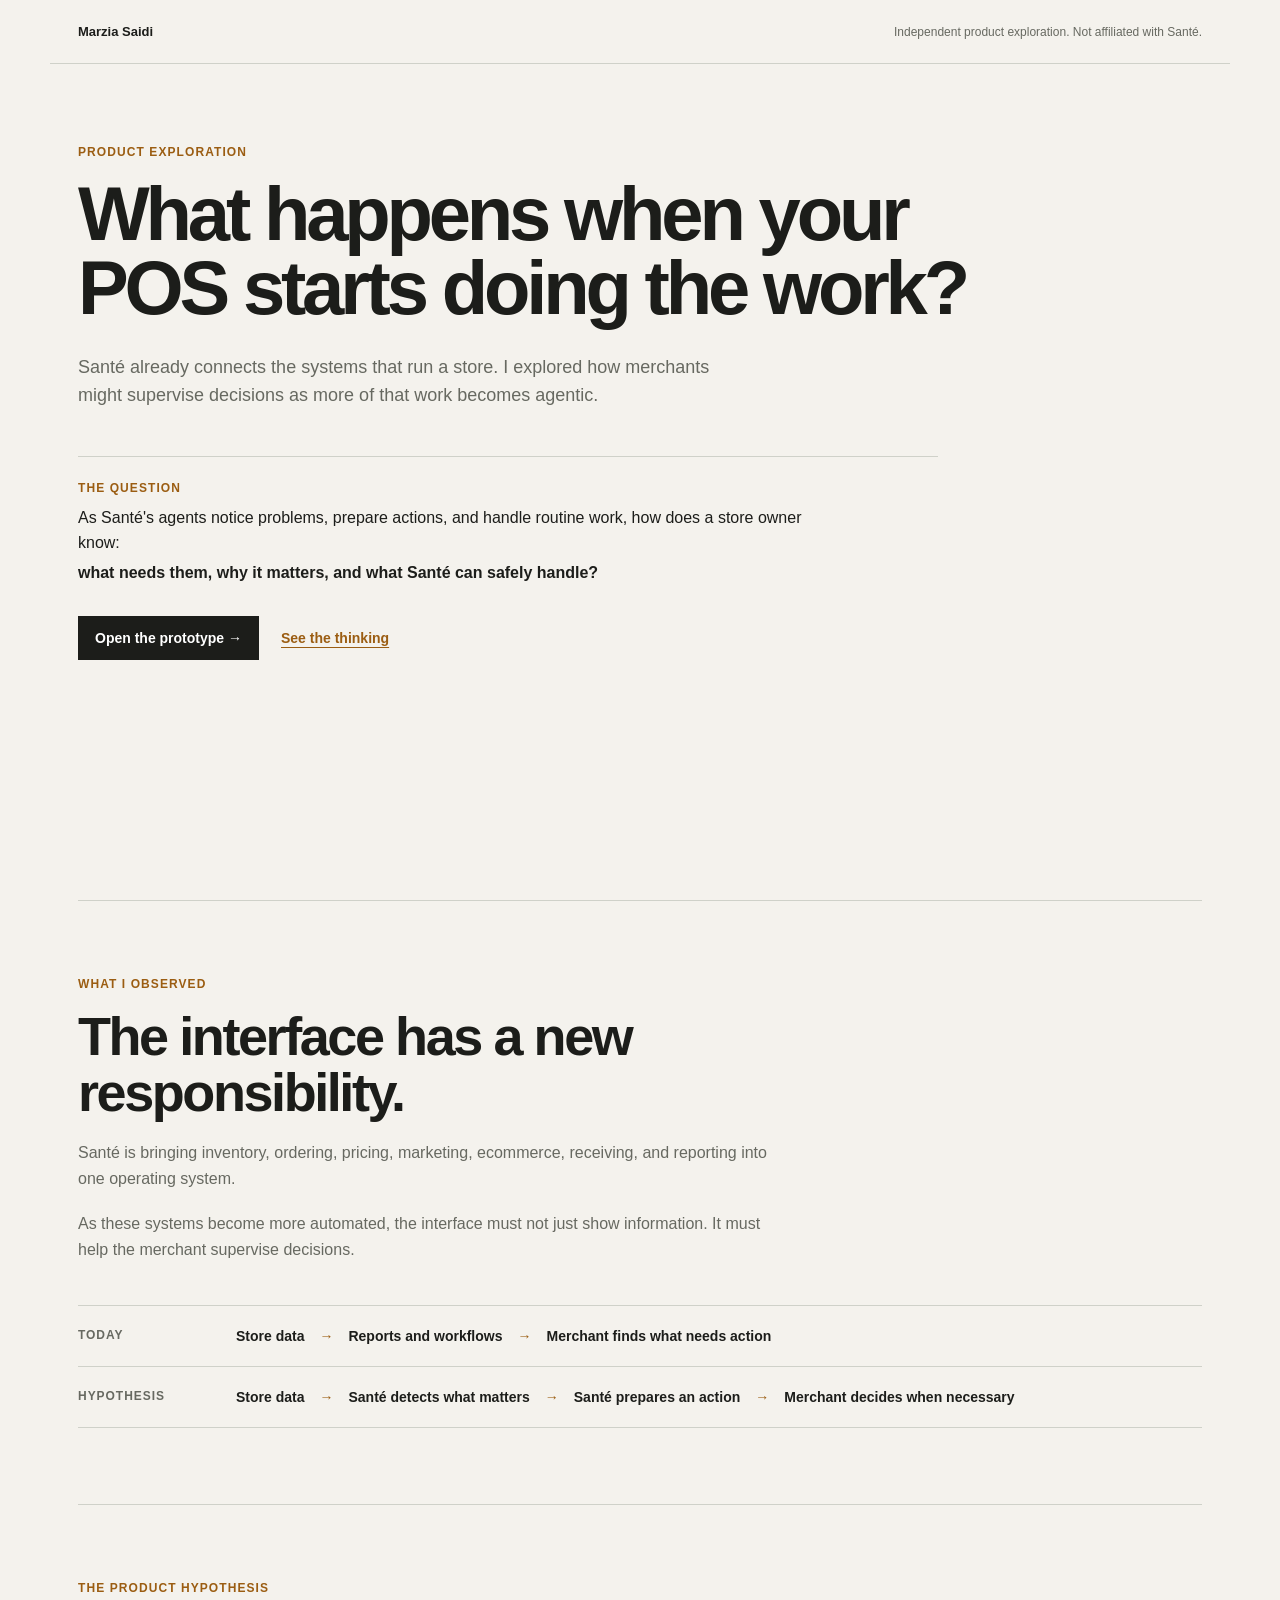
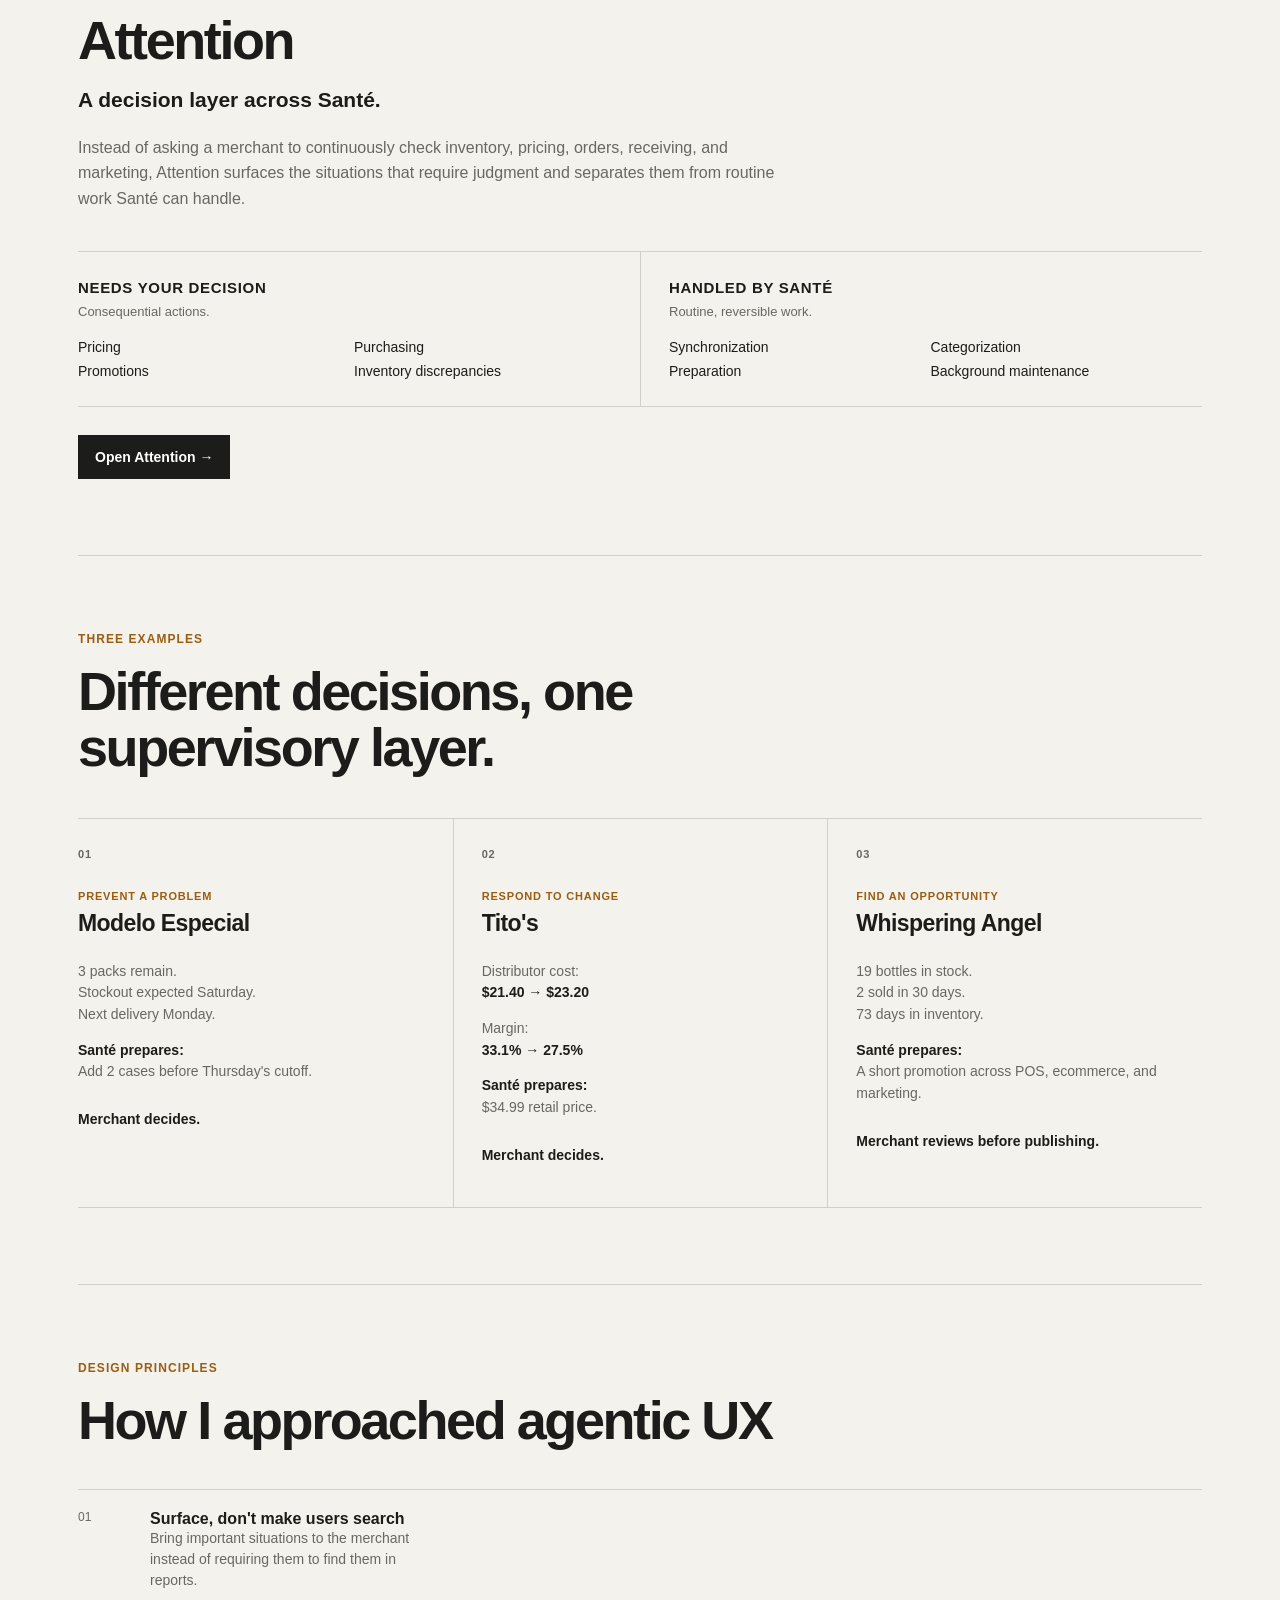
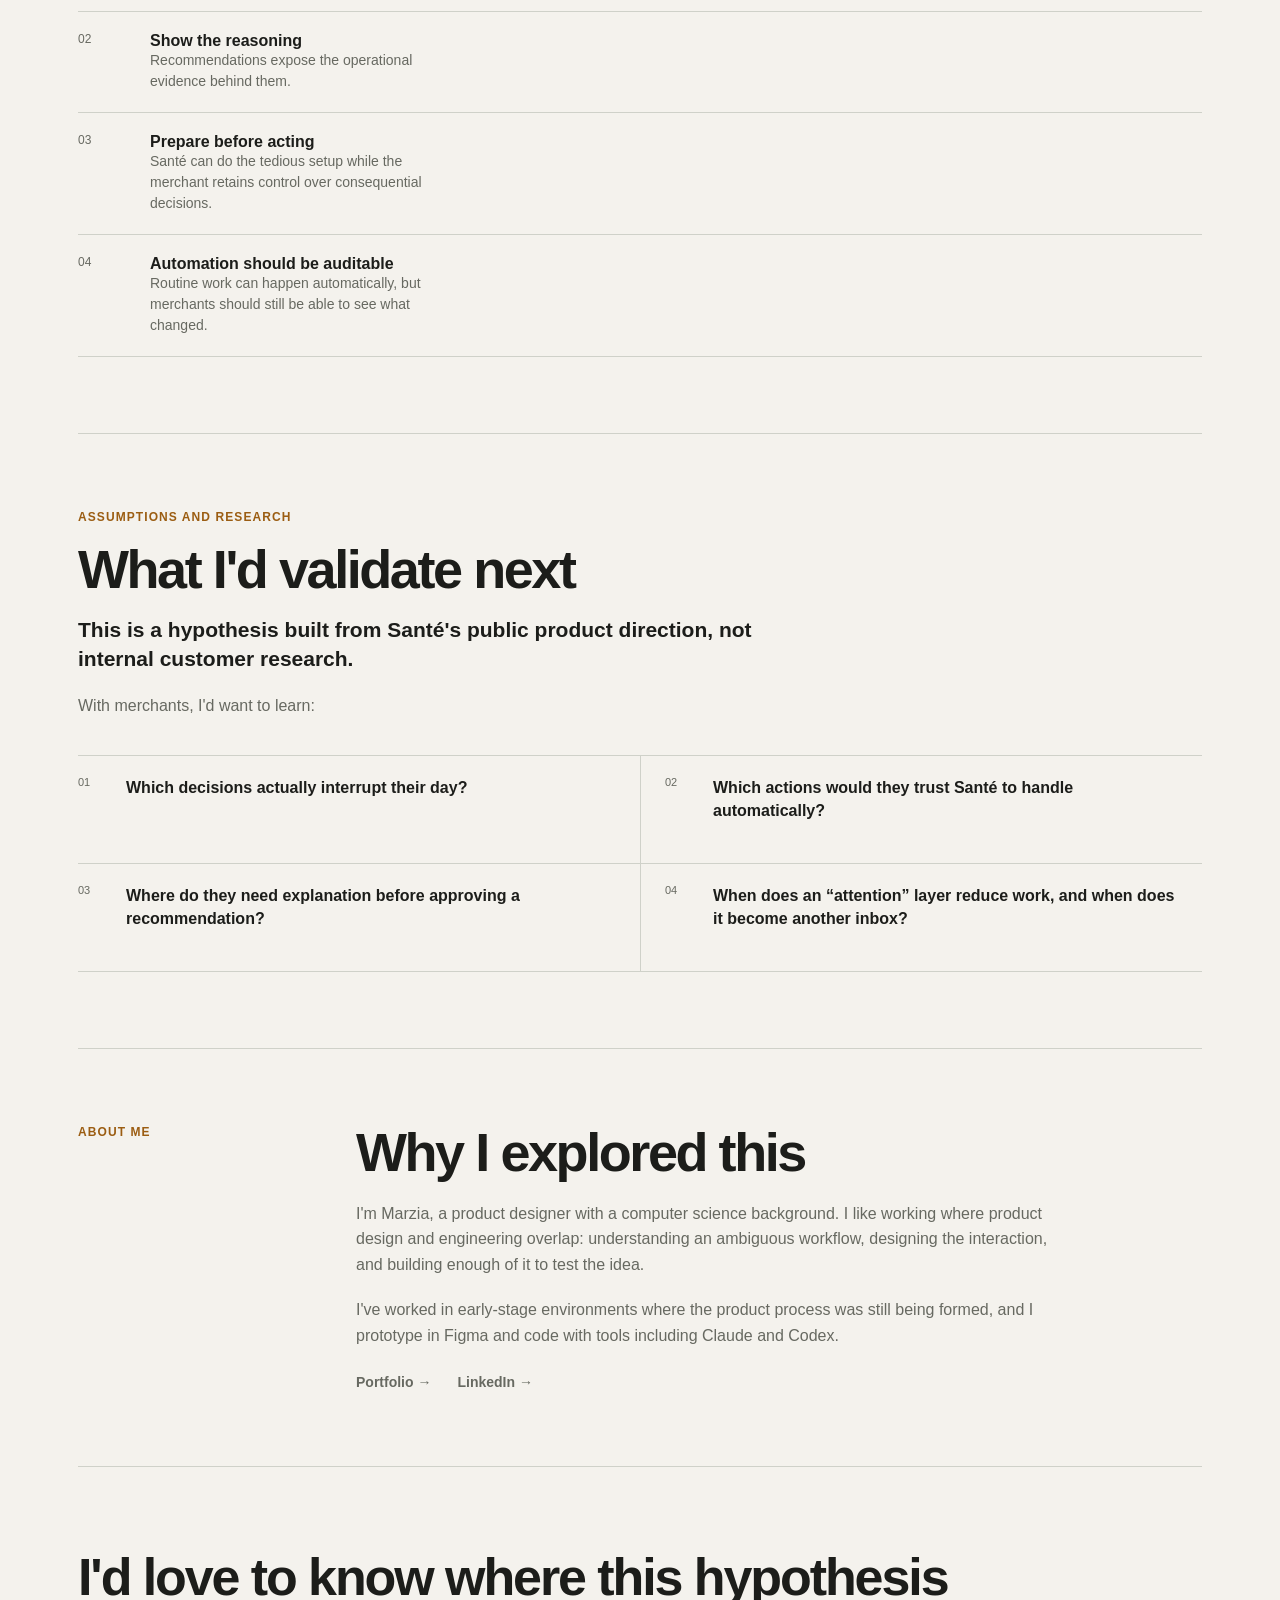
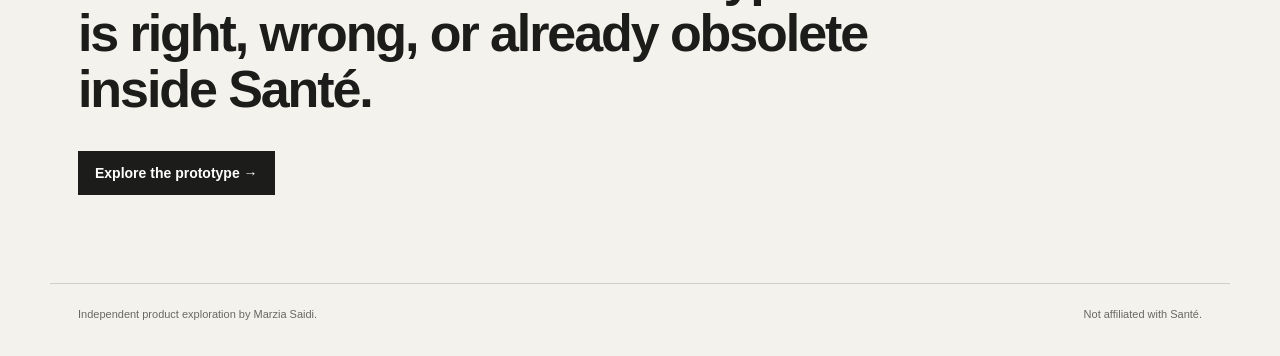
==== commit 5d98350b: "Add Attention presentation layer" ====
--- a/index.html
+++ b/index.html
@@ -3,215 +3,146 @@
   <head>
     <meta charset="UTF-8" />
     <meta name="viewport" content="width=device-width, initial-scale=1.0" />
-    <meta name="description" content="Santé Attention, a product concept for reviewing important store decisions in one place." />
-    <meta name="theme-color" content="#f4f4f1" />
-    <title>Santé Attention</title>
-    <link rel="stylesheet" href="styles.css?v=5" />
+    <meta name="description" content="An independent product exploration of decision supervision for Santé." />
+    <meta name="theme-color" content="#f4f2ed" />
+    <title>Santé Attention | Product Exploration</title>
+    <link rel="stylesheet" href="presentation.css?v=1" />
   </head>
   <body>
-    <div class="app-shell">
-      <aside class="sidebar" aria-label="Primary navigation">
-        <a class="brand" href="#" aria-label="Santé home">
-          <span class="brand-mark">S</span>
-          <span>SANTÉ</span>
-        </a>
+    <header class="exploration-nav">
+      <a class="author" href="/">Marzia Saidi</a>
+      <span>Independent product exploration. Not affiliated with Santé.</span>
+    </header>
 
-        <nav class="nav-list">
-          <a href="#">Home</a>
-          <a href="#">Checkout</a>
-          <a href="#">Inventory</a>
-          <a href="#">Orders</a>
-          <a href="#">Customers</a>
-          <a href="#">Marketing</a>
-          <a href="#">Reports</a>
-          <a class="active" href="#attention" aria-current="page">
-            <span>Attention</span>
-            <span class="nav-count" id="navCount">5</span>
-          </a>
-        </nav>
+    <main>
+      <section class="intro" aria-labelledby="introTitle">
+        <p class="section-label">Product exploration</p>
+        <h1 id="introTitle">What happens when your POS starts doing the work?</h1>
+        <p class="intro-copy">Santé already connects the systems that run a store. I explored how merchants might supervise decisions as more of that work becomes agentic.</p>
+        <div class="question-block">
+          <p class="section-label">The question</p>
+          <p>As Santé's agents notice problems, prepare actions, and handle routine work, how does a store owner know:</p>
+          <p class="question-line">what needs them, why it matters, and what Santé can safely handle?</p>
+        </div>
+        <div class="intro-actions">
+          <a class="primary-link" href="/prototype">Open the prototype →</a>
+          <a class="text-link" href="#thinking">See the thinking</a>
+        </div>
+      </section>
 
-        <div class="store-switcher">
-          <span class="store-avatar">W</span>
-          <span>
-            <strong>West Village Wine</strong>
-            <small>New York, NY</small>
-          </span>
-          <button type="button" aria-label="Open store menu">•••</button>
+      <section class="content-section" id="thinking" aria-labelledby="observedTitle">
+        <p class="section-label">What I observed</p>
+        <h2 id="observedTitle">The interface has a new responsibility.</h2>
+        <p class="section-copy">Santé is bringing inventory, ordering, pricing, marketing, ecommerce, receiving, and reporting into one operating system.</p>
+        <p class="section-copy">As these systems become more automated, the interface must not just show information. It must help the merchant supervise decisions.</p>
+        <div class="flow-comparison">
+          <div class="flow-group">
+            <h3>Today</h3>
+            <div class="flow"><span>Store data</span><span class="flow-arrow">→</span><span>Reports and workflows</span><span class="flow-arrow">→</span><span>Merchant finds what needs action</span></div>
+          </div>
+          <div class="flow-group">
+            <h3>Hypothesis</h3>
+            <div class="flow flow-four"><span>Store data</span><span class="flow-arrow">→</span><span>Santé detects what matters</span><span class="flow-arrow">→</span><span>Santé prepares an action</span><span class="flow-arrow">→</span><span>Merchant decides when necessary</span></div>
+          </div>
         </div>
-      </aside>
+      </section>
 
-      <main class="workspace" id="attention">
-        <header class="topbar">
-          <button class="mobile-menu" id="menuButton" type="button" aria-label="Open navigation" aria-expanded="false">Menu</button>
-          <div class="sync-status" aria-label="System status">
-            <span class="status-dot"></span>
-            Store is up to date
+      <section class="content-section" aria-labelledby="attentionTitle">
+        <p class="section-label">The product hypothesis</p>
+        <h2 id="attentionTitle">Attention</h2>
+        <p class="lead-line">A decision layer across Santé.</p>
+        <p class="section-copy">Instead of asking a merchant to continuously check inventory, pricing, orders, receiving, and marketing, Attention surfaces the situations that require judgment and separates them from routine work Santé can handle.</p>
+        <div class="distinction">
+          <div>
+            <h3>Needs your decision</h3>
+            <p>Consequential actions.</p>
+            <ul><li>Pricing</li><li>Purchasing</li><li>Promotions</li><li>Inventory discrepancies</li></ul>
           </div>
-          <div class="top-actions">
-            <button class="icon-button" type="button" aria-label="Search">⌕</button>
-            <button class="profile-button" type="button" aria-label="Open profile">MS</button>
+          <div>
+            <h3>Handled by Santé</h3>
+            <p>Routine, reversible work.</p>
+            <ul><li>Synchronization</li><li>Categorization</li><li>Preparation</li><li>Background maintenance</li></ul>
           </div>
-        </header>
+        </div>
+        <a class="primary-link compact" href="/prototype">Open Attention →</a>
+      </section>
 
-        <section class="page-head">
-          <div>
-            <p class="breadcrumb">Operations / Attention</p>
-            <h1>Attention</h1>
-          </div>
-        </section>
+      <section class="content-section" aria-labelledby="examplesTitle">
+        <p class="section-label">Three examples</p>
+        <h2 id="examplesTitle">Different decisions, one supervisory layer.</h2>
+        <div class="examples">
+          <article>
+            <span class="example-number">01</span>
+            <p class="example-type">Prevent a problem</p>
+            <h3>Modelo Especial</h3>
+            <p>3 packs remain.<br />Stockout expected Saturday.<br />Next delivery Monday.</p>
+            <p><strong>Santé prepares:</strong><br />Add 2 cases before Thursday's cutoff.</p>
+            <p class="merchant-line">Merchant decides.</p>
+          </article>
+          <article>
+            <span class="example-number">02</span>
+            <p class="example-type">Respond to change</p>
+            <h3>Tito's</h3>
+            <p>Distributor cost:<br /><strong>$21.40 → $23.20</strong></p>
+            <p>Margin:<br /><strong>33.1% → 27.5%</strong></p>
+            <p><strong>Santé prepares:</strong><br />$34.99 retail price.</p>
+            <p class="merchant-line">Merchant decides.</p>
+          </article>
+          <article>
+            <span class="example-number">03</span>
+            <p class="example-type">Find an opportunity</p>
+            <h3>Whispering Angel</h3>
+            <p>19 bottles in stock.<br />2 sold in 30 days.<br />73 days in inventory.</p>
+            <p><strong>Santé prepares:</strong><br />A short promotion across POS, ecommerce, and marketing.</p>
+            <p class="merchant-line">Merchant reviews before publishing.</p>
+          </article>
+        </div>
+      </section>
 
-        <section class="queue" aria-label="Prioritized attention queue">
-          <div class="section-heading">
-            <h2>Needs your decision</h2>
-            <span><strong id="summaryCount">5</strong> open</span>
-          </div>
-          <div class="queue-label">
-            <span>Priority</span>
-            <span>Decision</span>
-          </div>
+      <section class="content-section" aria-labelledby="principlesTitle">
+        <p class="section-label">Design principles</p>
+        <h2 id="principlesTitle">How I approached agentic UX</h2>
+        <ol class="principles">
+          <li><span>01</span><div><h3>Surface, don't make users search</h3><p>Bring important situations to the merchant instead of requiring them to find them in reports.</p></div></li>
+          <li><span>02</span><div><h3>Show the reasoning</h3><p>Recommendations expose the operational evidence behind them.</p></div></li>
+          <li><span>03</span><div><h3>Prepare before acting</h3><p>Santé can do the tedious setup while the merchant retains control over consequential decisions.</p></div></li>
+          <li><span>04</span><div><h3>Automation should be auditable</h3><p>Routine work can happen automatically, but merchants should still be able to see what changed.</p></div></li>
+        </ol>
+      </section>
 
-          <article class="attention-row priority-high" data-item="modelo">
-            <div class="priority-column">
-              <span class="priority-mark"></span>
-              <span><strong>Urgent</strong><small>Inventory</small></span>
-            </div>
-            <div class="decision-column">
-              <div class="decision-copy">
-                <p class="product-name">Modelo Especial 12 Pack</p>
-                <h2>Likely to run out Saturday.</h2>
-                <div class="inline-metrics">
-                  <span><strong>3</strong> remaining</span>
-                  <span><strong>12</strong> sold this week</span>
-                  <span><strong>Order cutoff</strong> Thu 2 PM</span>
-                </div>
-              </div>
-              <div class="row-actions">
-                <button class="button primary" data-open="modelo" type="button">Add to next order</button>
-                <button class="button quiet" data-open="modelo" type="button">Why?</button>
-              </div>
-            </div>
-          </article>
+      <section class="content-section" aria-labelledby="validateTitle">
+        <p class="section-label">Assumptions and research</p>
+        <h2 id="validateTitle">What I'd validate next</h2>
+        <p class="lead-line">This is a hypothesis built from Santé's public product direction, not internal customer research.</p>
+        <p class="section-copy">With merchants, I'd want to learn:</p>
+        <ol class="research-questions">
+          <li><span>01</span><p>Which decisions actually interrupt their day?</p></li>
+          <li><span>02</span><p>Which actions would they trust Santé to handle automatically?</p></li>
+          <li><span>03</span><p>Where do they need explanation before approving a recommendation?</p></li>
+          <li><span>04</span><p>When does an “attention” layer reduce work, and when does it become another inbox?</p></li>
+        </ol>
+      </section>
 
-          <article class="attention-row" data-item="titos">
-            <div class="priority-column">
-              <span class="priority-mark"></span>
-              <span><strong>Review</strong><small>Pricing</small></span>
-            </div>
-            <div class="decision-column">
-              <div class="decision-copy">
-                <p class="product-name">Tito’s Handmade Vodka 1L</p>
-                <h2>Distributor cost increased 8.4%.</h2>
-                <div class="inline-metrics">
-                  <span><strong>$21.40</strong> → <strong>$23.20</strong></span>
-                  <span>Margin <strong>33.1%</strong> → <strong>27.5%</strong></span>
-                </div>
-              </div>
-              <div class="row-actions">
-                <button class="button secondary" data-open="titos" type="button">Review pricing</button>
-              </div>
-            </div>
-          </article>
+      <section class="content-section about" id="about" aria-labelledby="aboutTitle">
+        <p class="section-label">About me</p>
+        <h2 id="aboutTitle">Why I explored this</h2>
+        <p class="section-copy">I'm Marzia, a product designer with a computer science background. I like working where product design and engineering overlap: understanding an ambiguous workflow, designing the interaction, and building enough of it to test the idea.</p>
+        <p class="section-copy">I've worked in early-stage environments where the product process was still being formed, and I prototype in Figma and code with tools including Claude and Codex.</p>
+        <div class="profile-links" aria-label="Profile link placeholders">
+          <span title="Add portfolio URL">Portfolio →</span>
+          <span title="Add LinkedIn URL">LinkedIn →</span>
+        </div>
+      </section>
 
-          <article class="attention-row" data-item="rose">
-            <div class="priority-column">
-              <span class="priority-mark"></span>
-              <span><strong>Opportunity</strong><small>Marketing</small></span>
-            </div>
-            <div class="decision-column">
-              <div class="decision-copy">
-                <p class="product-name">Whispering Angel Rosé</p>
-                <h2>$376 is tied up in slow-moving inventory.</h2>
-                <div class="inline-metrics">
-                  <span><strong>19</strong> bottles in stock</span>
-                  <span><strong>2</strong> sold in 30 days</span>
-                  <span><strong>73 days</strong> in inventory</span>
-                </div>
-              </div>
-              <div class="row-actions">
-                <button class="button secondary" data-open="rose" type="button">Review opportunity</button>
-              </div>
-            </div>
-          </article>
+      <section class="closing" aria-labelledby="closingTitle">
+        <h2 id="closingTitle">I'd love to know where this hypothesis is right, wrong, or already obsolete inside Santé.</h2>
+        <a class="primary-link" href="/prototype">Explore the prototype →</a>
+      </section>
+    </main>
 
-          <article class="attention-row" data-item="casamigos">
-            <div class="priority-column">
-              <span class="priority-mark"></span>
-              <span><strong>Review</strong><small>Inventory</small></span>
-            </div>
-            <div class="decision-column">
-              <div class="decision-copy">
-                <p class="product-name">Casamigos Blanco</p>
-                <h2>Latest count is 4 units below expected.</h2>
-                <div class="inline-metrics">
-                  <span><small>Expected</small><strong>14</strong></span>
-                  <span><small>Latest count</small><strong>10</strong></span>
-                  <span><small>Difference</small><strong>4</strong></span>
-                </div>
-              </div>
-              <div class="row-actions">
-                <button class="button secondary" data-action="discrepancy" type="button">Review discrepancy</button>
-              </div>
-            </div>
-          </article>
-
-          <article class="attention-row" data-item="receiving">
-            <div class="priority-column">
-              <span class="priority-mark"></span>
-              <span><strong>Review</strong><small>Receiving</small></span>
-            </div>
-            <div class="decision-column">
-              <div class="decision-copy">
-                <p class="product-name">Empire Merchants delivery</p>
-                <h2>One invoice item could not be confidently matched.</h2>
-                <div class="inline-metrics">
-                  <span><strong>23 of 24</strong> items matched</span>
-                  <span>Received today at 9:42 AM</span>
-                </div>
-              </div>
-              <div class="row-actions">
-                <button class="button secondary" data-action="match" type="button">Review match</button>
-              </div>
-            </div>
-          </article>
-
-          <section class="handled-section" aria-labelledby="handledTitle">
-            <div class="handled-heading">
-              <div>
-                <h2 id="handledTitle">Handled by Santé</h2>
-                <p>Routine work completed automatically</p>
-              </div>
-              <span>Today</span>
-            </div>
-            <ul class="handled-list">
-              <li id="promotionActivity" hidden>
-                <button class="activity-button" id="openPromotionActivity" type="button">
-                  <span class="handled-check">✓</span>
-                  <span><strong>Whispering Angel promotion scheduled</strong><small>Marketing</small></span>
-                  <time>Starts Friday</time>
-                </button>
-              </li>
-              <li><span class="handled-check">✓</span><span><strong>12 new products categorized</strong><small>Inventory</small></span><time>10:18 AM</time></li>
-              <li><span class="handled-check">✓</span><span><strong>Online inventory synchronized</strong><small>eCommerce</small></span><time>9:51 AM</time></li>
-              <li><span class="handled-check">✓</span><span><strong>3 product descriptions prepared</strong><small>Marketing</small></span><time>8:32 AM</time></li>
-            </ul>
-          </section>
-        </section>
-      </main>
-
-      <div class="scrim" id="scrim" hidden></div>
-      <aside class="decision-panel" id="decisionPanel" aria-label="Decision details" aria-hidden="true">
-        <div class="panel-topbar">
-          <button class="back-button" id="closePanel" type="button">Back to Attention</button>
-          <span class="panel-step">Decision review</span>
-        </div>
-        <div id="panelContent"></div>
-      </aside>
-
-      <div class="toast" id="toast" role="status" aria-live="polite" aria-hidden="true">
-        <span id="toastMessage"></span>
-        <button id="toastUndo" type="button">Undo</button>
-      </div>
-    </div>
-    <script src="app.js?v=5"></script>
+    <footer>
+      <span>Independent product exploration by Marzia Saidi.</span>
+      <span>Not affiliated with Santé.</span>
+    </footer>
   </body>
 </html>
--- a/presentation.css
+++ b/presentation.css
@@ -0,0 +1,127 @@
+:root {
+  --paper: #f4f2ed;
+  --surface: #fbfaf7;
+  --ink: #1c1d1a;
+  --muted: #676961;
+  --line: #cfd1c9;
+  --accent: #9b5d12;
+  font-family: "Helvetica Neue", Helvetica, Arial, sans-serif;
+  color: var(--ink);
+  background: var(--paper);
+}
+
+* { box-sizing: border-box; }
+html { scroll-behavior: smooth; }
+body { margin: 0; min-width: 320px; background: var(--paper); color: var(--ink); }
+a { color: inherit; }
+a:focus-visible { outline: 3px solid rgba(155, 93, 18, .28); outline-offset: 4px; }
+
+.exploration-nav {
+  display: flex;
+  min-height: 64px;
+  align-items: center;
+  justify-content: space-between;
+  gap: 24px;
+  max-width: 1180px;
+  margin: 0 auto;
+  padding: 0 28px;
+  border-bottom: 1px solid var(--line);
+  color: var(--muted);
+  font-size: 12px;
+}
+.author { color: var(--ink); font-size: 13px; font-weight: 750; text-decoration: none; }
+
+main { max-width: 1180px; margin: 0 auto; padding: 0 28px; }
+.intro { min-height: calc(100dvh - 64px); padding: clamp(58px, 9vh, 92px) 0 54px; }
+.section-label { margin: 0 0 18px; color: var(--accent); font-size: 12px; font-weight: 760; letter-spacing: .09em; text-transform: uppercase; }
+h1 { max-width: 900px; margin: 0; font-size: clamp(44px, 6.2vw, 76px); font-weight: 640; letter-spacing: -.055em; line-height: .98; }
+.intro-copy { max-width: 680px; margin: 28px 0 0; color: var(--muted); font-size: 18px; line-height: 1.55; }
+.question-block { max-width: 860px; margin-top: 46px; padding-top: 24px; border-top: 1px solid var(--line); }
+.question-block .section-label { margin-bottom: 11px; }
+.question-block p:not(.section-label) { max-width: 760px; margin: 0; font-size: 16px; line-height: 1.55; }
+.question-line { margin-top: 6px !important; font-weight: 720; }
+.intro-actions { display: flex; flex-wrap: wrap; align-items: center; gap: 22px; margin-top: 30px; }
+.primary-link { display: inline-flex; min-height: 44px; align-items: center; padding: 0 16px; border: 1px solid var(--ink); background: var(--ink); color: #fff; font-size: 14px; font-weight: 720; text-decoration: none; }
+.primary-link:hover { background: #343530; }
+.primary-link.compact { margin-top: 28px; }
+.text-link { color: var(--accent); font-size: 14px; font-weight: 700; text-underline-offset: 4px; }
+
+.content-section { padding: 76px 0; border-top: 1px solid var(--line); }
+.content-section h2 { max-width: 790px; margin: 0; font-size: clamp(34px, 4.5vw, 54px); font-weight: 630; letter-spacing: -.045em; line-height: 1.03; }
+.section-copy { max-width: 710px; margin: 20px 0 0; color: var(--muted); font-size: 16px; line-height: 1.6; }
+.lead-line { max-width: 730px; margin: 17px 0 0; font-size: 21px; font-weight: 650; line-height: 1.4; }
+
+.flow-comparison { margin-top: 42px; border-top: 1px solid var(--line); }
+.flow-group { display: grid; grid-template-columns: 130px minmax(0, 1fr); gap: 28px; padding: 22px 0; border-bottom: 1px solid var(--line); }
+.flow-group h3 { margin: 0; color: var(--muted); font-size: 12px; letter-spacing: .08em; text-transform: uppercase; }
+.flow { display: grid; grid-template-columns: auto 28px auto 28px minmax(180px, 1fr); align-items: center; gap: 8px; font-size: 14px; font-weight: 620; }
+.flow-four { grid-template-columns: auto 28px auto 28px auto 28px minmax(180px, 1fr); }
+.flow-arrow { color: var(--accent); text-align: center; }
+
+.distinction { display: grid; grid-template-columns: 1fr 1fr; gap: 0; margin-top: 40px; border-top: 1px solid var(--line); border-bottom: 1px solid var(--line); }
+.distinction > div { padding: 27px 28px 27px 0; }
+.distinction > div + div { padding-left: 28px; border-left: 1px solid var(--line); }
+.distinction h3 { margin: 0; font-size: 15px; letter-spacing: .045em; text-transform: uppercase; }
+.distinction p { margin: 8px 0 0; color: var(--muted); font-size: 13px; }
+.distinction ul { display: grid; grid-template-columns: 1fr 1fr; gap: 8px 18px; margin: 20px 0 0; padding: 0; list-style: none; font-size: 14px; }
+
+.examples { display: grid; grid-template-columns: repeat(3, 1fr); margin-top: 42px; border-top: 1px solid var(--line); border-bottom: 1px solid var(--line); }
+.examples article { min-height: 370px; padding: 25px 28px 27px 0; }
+.examples article + article { padding-left: 28px; border-left: 1px solid var(--line); }
+.example-number, .example-type { color: var(--muted); font-size: 11px; font-weight: 750; letter-spacing: .075em; text-transform: uppercase; }
+.example-type { margin: 28px 0 0; color: var(--accent); }
+.examples h3 { margin: 8px 0 24px; font-size: 23px; letter-spacing: -.025em; }
+.examples article p:not(.example-type) { color: var(--muted); font-size: 14px; line-height: 1.55; }
+.examples article strong { color: var(--ink); }
+.merchant-line { margin-top: 26px; color: var(--ink) !important; font-weight: 720; }
+
+.principles { margin: 40px 0 0; padding: 0; border-top: 1px solid var(--line); list-style: none; }
+.principles li { display: grid; grid-template-columns: 52px 290px minmax(0, 1fr); gap: 20px; padding: 20px 0; border-bottom: 1px solid var(--line); }
+.principles li > span { color: var(--muted); font-size: 12px; }
+.principles h3 { margin: 0; font-size: 16px; }
+.principles p { max-width: 560px; margin: 0; color: var(--muted); font-size: 14px; line-height: 1.5; }
+
+.research-questions { display: grid; grid-template-columns: 1fr 1fr; margin: 36px 0 0; padding: 0; border-top: 1px solid var(--line); list-style: none; }
+.research-questions li { display: grid; grid-template-columns: 34px minmax(0, 1fr); gap: 14px; min-height: 108px; padding: 20px 24px 20px 0; border-bottom: 1px solid var(--line); }
+.research-questions li:nth-child(even) { padding-left: 24px; border-left: 1px solid var(--line); }
+.research-questions span { color: var(--muted); font-size: 11px; }
+.research-questions p { margin: 0; font-size: 16px; font-weight: 620; line-height: 1.45; }
+
+.about { display: grid; grid-template-columns: 230px minmax(0, 1fr); column-gap: 48px; }
+.about .section-label { grid-column: 1; }
+.about h2 { grid-column: 2; grid-row: 1 / span 2; }
+.about .section-copy, .profile-links { grid-column: 2; }
+.profile-links { display: flex; gap: 26px; margin-top: 25px; }
+.profile-links span { color: var(--muted); font-size: 14px; font-weight: 700; cursor: not-allowed; }
+
+.closing { padding: 82px 0 88px; border-top: 1px solid var(--line); }
+.closing h2 { max-width: 900px; margin: 0; font-size: clamp(32px, 4.4vw, 52px); font-weight: 620; letter-spacing: -.04em; line-height: 1.08; }
+.closing .primary-link { margin-top: 34px; }
+footer { display: flex; justify-content: space-between; gap: 20px; max-width: 1180px; margin: 0 auto; padding: 24px 28px 36px; border-top: 1px solid var(--line); color: var(--muted); font-size: 11px; }
+
+@media (max-width: 760px) {
+  .exploration-nav { align-items: flex-start; padding-block: 18px; }
+  .exploration-nav > span { max-width: 190px; text-align: right; line-height: 1.4; }
+  main { padding: 0 18px; }
+  .intro { min-height: auto; padding: 56px 0 64px; }
+  h1 { font-size: clamp(42px, 13vw, 58px); }
+  .intro-copy { font-size: 17px; }
+  .content-section { padding: 58px 0; }
+  .flow-group { grid-template-columns: 1fr; gap: 14px; }
+  .flow, .flow-four { display: flex; flex-direction: column; align-items: flex-start; gap: 9px; }
+  .flow-arrow { transform: rotate(90deg); margin-left: 10px; }
+  .distinction, .examples, .research-questions { grid-template-columns: 1fr; }
+  .distinction > div { padding: 24px 0; }
+  .distinction > div + div { padding-left: 0; border-top: 1px solid var(--line); border-left: 0; }
+  .examples article { min-height: 0; padding: 24px 0 28px; }
+  .examples article + article { padding-left: 0; border-top: 1px solid var(--line); border-left: 0; }
+  .principles li { grid-template-columns: 35px minmax(0, 1fr); }
+  .principles p { grid-column: 2; margin-top: 6px; }
+  .research-questions li, .research-questions li:nth-child(even) { min-height: 0; padding: 19px 0; border-left: 0; }
+  .about { display: block; }
+  footer { display: grid; padding-inline: 18px; }
+}
+
+@media (prefers-reduced-motion: reduce) {
+  html { scroll-behavior: auto; }
+}
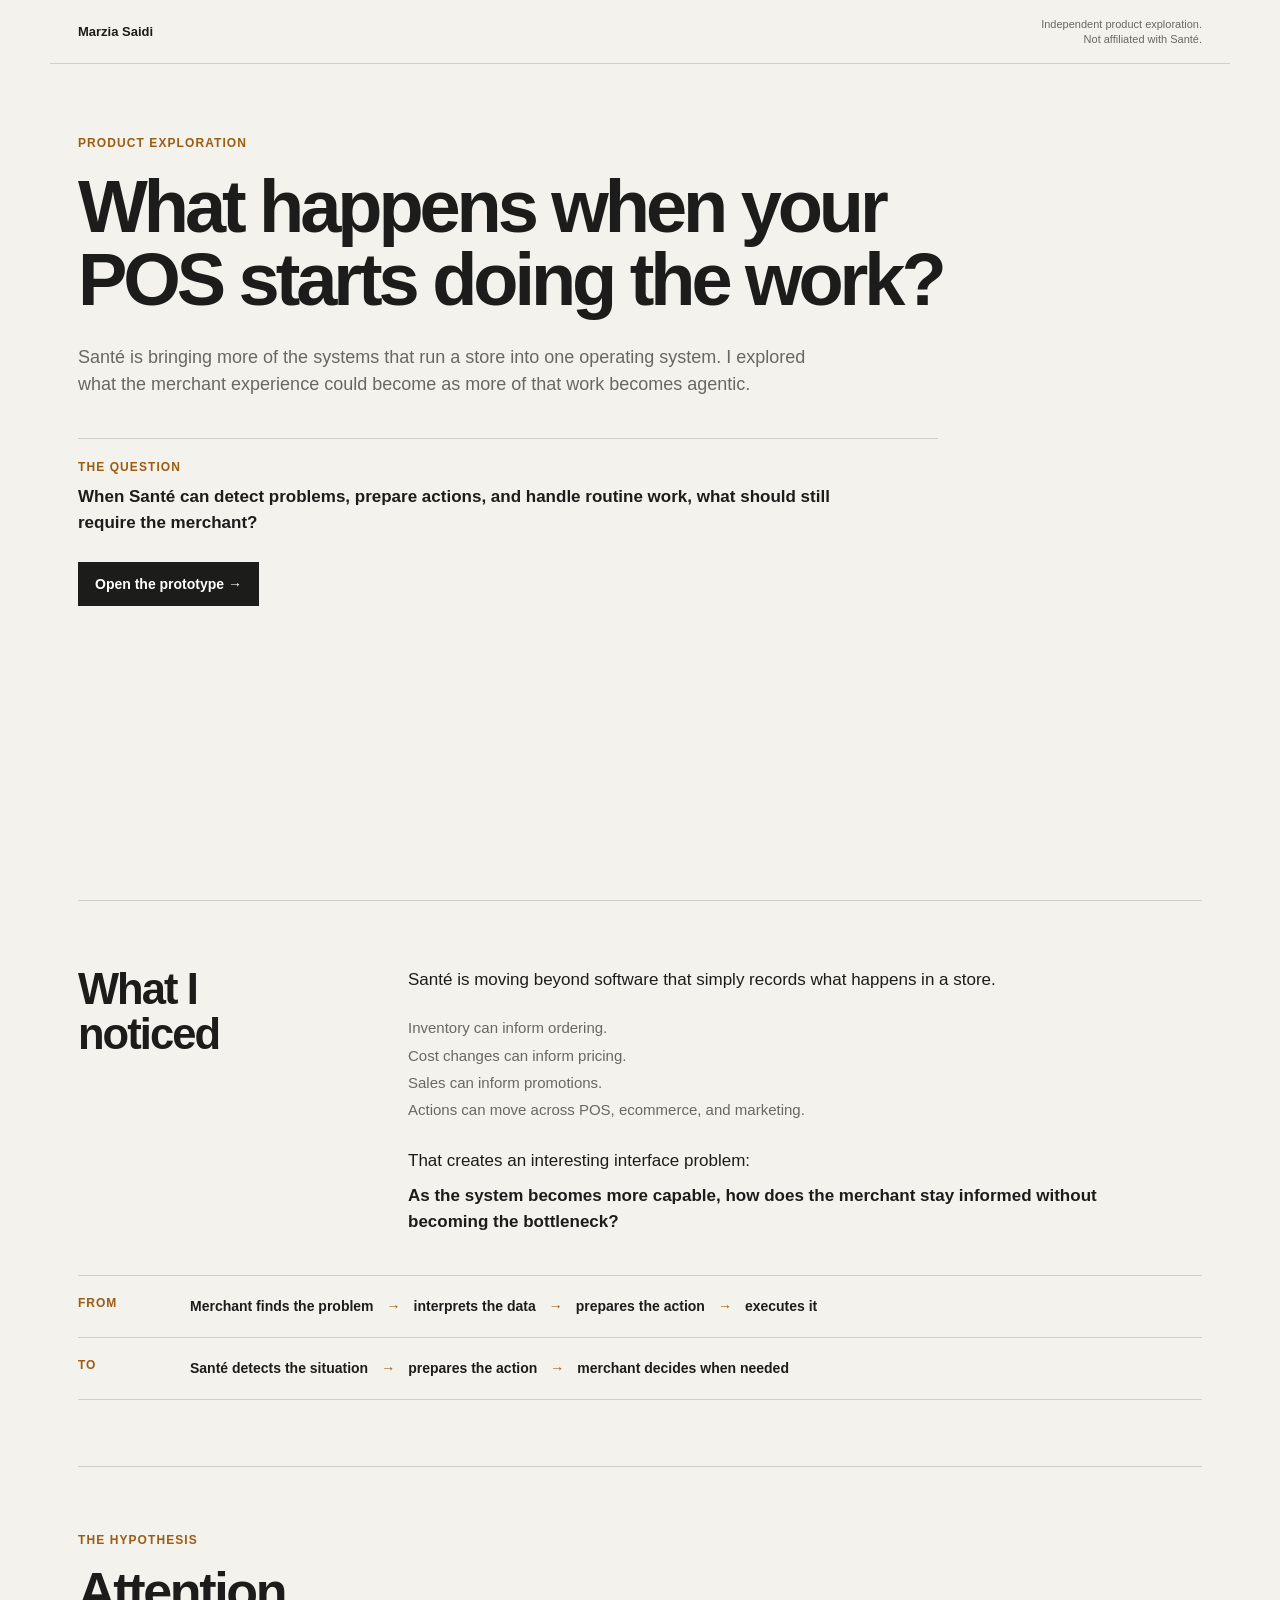
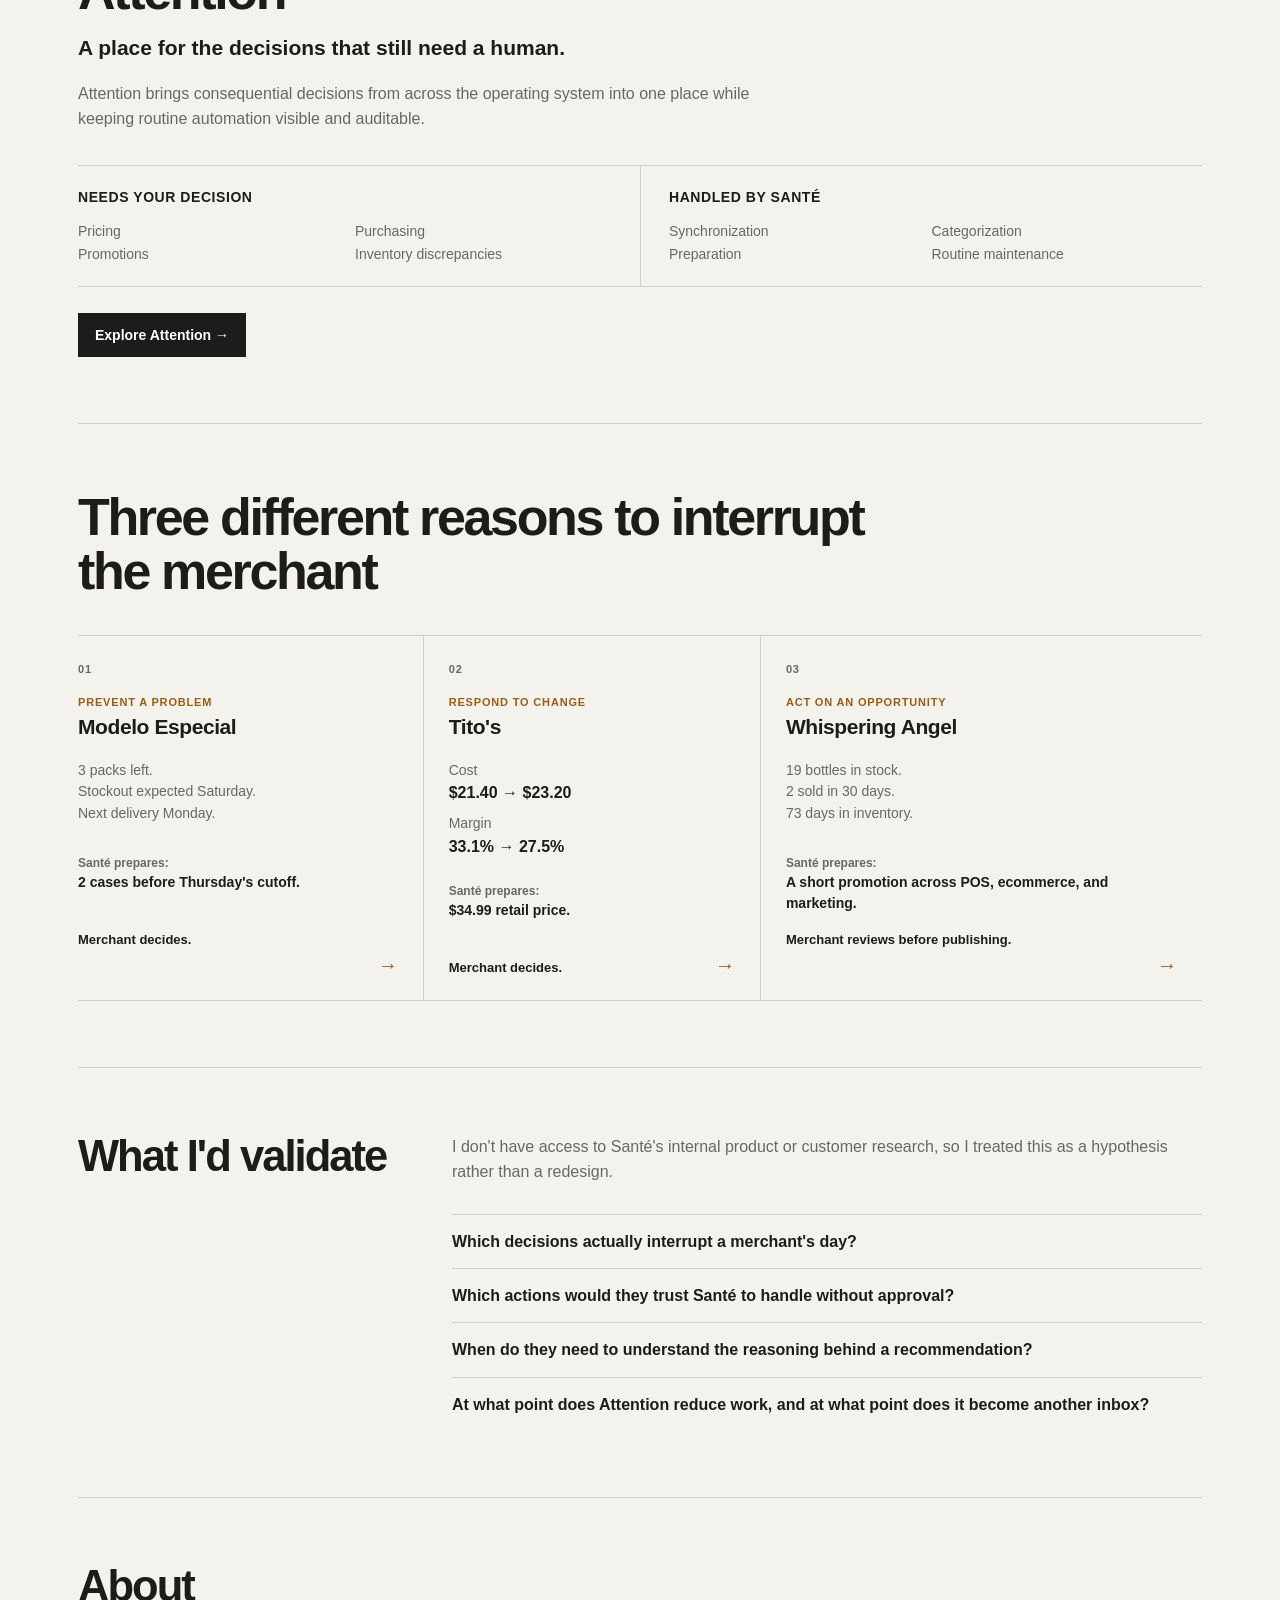
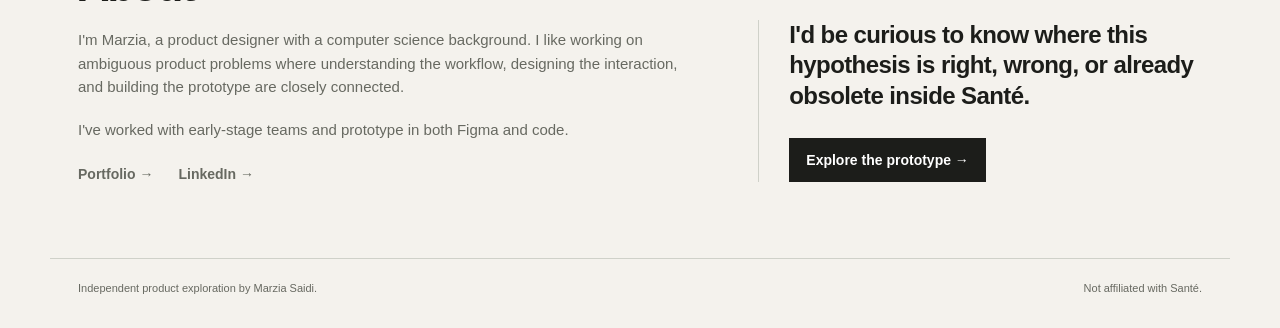
==== commit 5bb72cfe: "Tighten Attention presentation narrative" ====
--- a/index.html
+++ b/index.html
@@ -6,137 +6,121 @@
     <meta name="description" content="An independent product exploration of decision supervision for Santé." />
     <meta name="theme-color" content="#f4f2ed" />
     <title>Santé Attention | Product Exploration</title>
-    <link rel="stylesheet" href="presentation.css?v=1" />
+    <link rel="stylesheet" href="presentation.css?v=2" />
   </head>
   <body>
     <header class="exploration-nav">
       <a class="author" href="/">Marzia Saidi</a>
-      <span>Independent product exploration. Not affiliated with Santé.</span>
+      <span>Independent product exploration.<br />Not affiliated with Santé.</span>
     </header>
 
     <main>
-      <section class="intro" aria-labelledby="introTitle">
-        <p class="section-label">Product exploration</p>
-        <h1 id="introTitle">What happens when your POS starts doing the work?</h1>
-        <p class="intro-copy">Santé already connects the systems that run a store. I explored how merchants might supervise decisions as more of that work becomes agentic.</p>
-        <div class="question-block">
-          <p class="section-label">The question</p>
-          <p>As Santé's agents notice problems, prepare actions, and handle routine work, how does a store owner know:</p>
-          <p class="question-line">what needs them, why it matters, and what Santé can safely handle?</p>
+      <section class="hero" aria-labelledby="heroTitle">
+        <p class="eyebrow">Product exploration</p>
+        <h1 id="heroTitle">What happens when your POS starts doing the work?</h1>
+        <p class="hero-copy">Santé is bringing more of the systems that run a store into one operating system. I explored what the merchant experience could become as more of that work becomes agentic.</p>
+        <div class="hero-question">
+          <p class="question-label">The question</p>
+          <p>When Santé can detect problems, prepare actions, and handle routine work, what should still require the merchant?</p>
         </div>
-        <div class="intro-actions">
-          <a class="primary-link" href="/prototype">Open the prototype →</a>
-          <a class="text-link" href="#thinking">See the thinking</a>
-        </div>
+        <a class="primary-link" href="/prototype">Open the prototype →</a>
       </section>
 
-      <section class="content-section" id="thinking" aria-labelledby="observedTitle">
-        <p class="section-label">What I observed</p>
-        <h2 id="observedTitle">The interface has a new responsibility.</h2>
-        <p class="section-copy">Santé is bringing inventory, ordering, pricing, marketing, ecommerce, receiving, and reporting into one operating system.</p>
-        <p class="section-copy">As these systems become more automated, the interface must not just show information. It must help the merchant supervise decisions.</p>
-        <div class="flow-comparison">
-          <div class="flow-group">
-            <h3>Today</h3>
-            <div class="flow"><span>Store data</span><span class="flow-arrow">→</span><span>Reports and workflows</span><span class="flow-arrow">→</span><span>Merchant finds what needs action</span></div>
+      <section class="content-section observation" aria-labelledby="observationTitle">
+        <h2 id="observationTitle">What I noticed</h2>
+        <div class="observation-copy">
+          <p>Santé is moving beyond software that simply records what happens in a store.</p>
+          <div class="system-connections" aria-label="Connected operational signals">
+            <span>Inventory can inform ordering.</span>
+            <span>Cost changes can inform pricing.</span>
+            <span>Sales can inform promotions.</span>
+            <span>Actions can move across POS, ecommerce, and marketing.</span>
           </div>
-          <div class="flow-group">
-            <h3>Hypothesis</h3>
-            <div class="flow flow-four"><span>Store data</span><span class="flow-arrow">→</span><span>Santé detects what matters</span><span class="flow-arrow">→</span><span>Santé prepares an action</span><span class="flow-arrow">→</span><span>Merchant decides when necessary</span></div>
+          <p>That creates an interesting interface problem:</p>
+          <p class="key-question">As the system becomes more capable, how does the merchant stay informed without becoming the bottleneck?</p>
+        </div>
+        <div class="transition" aria-label="Current model and product hypothesis">
+          <div class="transition-row">
+            <h3>From</h3>
+            <p><span>Merchant finds the problem</span><b>→</b><span>interprets the data</span><b>→</b><span>prepares the action</span><b>→</b><span>executes it</span></p>
+          </div>
+          <div class="transition-row">
+            <h3>To</h3>
+            <p><span>Santé detects the situation</span><b>→</b><span>prepares the action</span><b>→</b><span>merchant decides when needed</span></p>
           </div>
         </div>
       </section>
 
-      <section class="content-section" aria-labelledby="attentionTitle">
-        <p class="section-label">The product hypothesis</p>
-        <h2 id="attentionTitle">Attention</h2>
-        <p class="lead-line">A decision layer across Santé.</p>
-        <p class="section-copy">Instead of asking a merchant to continuously check inventory, pricing, orders, receiving, and marketing, Attention surfaces the situations that require judgment and separates them from routine work Santé can handle.</p>
-        <div class="distinction">
+      <section class="content-section hypothesis" aria-labelledby="hypothesisTitle">
+        <p class="eyebrow">The hypothesis</p>
+        <h2 id="hypothesisTitle">Attention</h2>
+        <p class="lead-line">A place for the decisions that still need a human.</p>
+        <p class="section-copy">Attention brings consequential decisions from across the operating system into one place while keeping routine automation visible and auditable.</p>
+        <div class="decision-split">
           <div>
             <h3>Needs your decision</h3>
-            <p>Consequential actions.</p>
             <ul><li>Pricing</li><li>Purchasing</li><li>Promotions</li><li>Inventory discrepancies</li></ul>
           </div>
           <div>
             <h3>Handled by Santé</h3>
-            <p>Routine, reversible work.</p>
-            <ul><li>Synchronization</li><li>Categorization</li><li>Preparation</li><li>Background maintenance</li></ul>
+            <ul><li>Synchronization</li><li>Categorization</li><li>Preparation</li><li>Routine maintenance</li></ul>
           </div>
         </div>
-        <a class="primary-link compact" href="/prototype">Open Attention →</a>
+        <a class="primary-link compact" href="/prototype">Explore Attention →</a>
       </section>
 
-      <section class="content-section" aria-labelledby="examplesTitle">
-        <p class="section-label">Three examples</p>
-        <h2 id="examplesTitle">Different decisions, one supervisory layer.</h2>
-        <div class="examples">
-          <article>
-            <span class="example-number">01</span>
-            <p class="example-type">Prevent a problem</p>
-            <h3>Modelo Especial</h3>
-            <p>3 packs remain.<br />Stockout expected Saturday.<br />Next delivery Monday.</p>
-            <p><strong>Santé prepares:</strong><br />Add 2 cases before Thursday's cutoff.</p>
-            <p class="merchant-line">Merchant decides.</p>
-          </article>
-          <article>
-            <span class="example-number">02</span>
-            <p class="example-type">Respond to change</p>
-            <h3>Tito's</h3>
-            <p>Distributor cost:<br /><strong>$21.40 → $23.20</strong></p>
-            <p>Margin:<br /><strong>33.1% → 27.5%</strong></p>
-            <p><strong>Santé prepares:</strong><br />$34.99 retail price.</p>
-            <p class="merchant-line">Merchant decides.</p>
-          </article>
-          <article>
-            <span class="example-number">03</span>
-            <p class="example-type">Find an opportunity</p>
-            <h3>Whispering Angel</h3>
-            <p>19 bottles in stock.<br />2 sold in 30 days.<br />73 days in inventory.</p>
-            <p><strong>Santé prepares:</strong><br />A short promotion across POS, ecommerce, and marketing.</p>
-            <p class="merchant-line">Merchant reviews before publishing.</p>
-          </article>
+      <section class="content-section scenarios-section" aria-labelledby="scenariosTitle">
+        <h2 id="scenariosTitle">Three different reasons to interrupt the merchant</h2>
+        <div class="scenarios">
+          <a class="scenario" href="/prototype?decision=modelo">
+            <div class="scenario-heading"><span>01</span><p>Prevent a problem</p><strong>Modelo Especial</strong></div>
+            <p class="scenario-evidence">3 packs left.<br />Stockout expected Saturday.<br />Next delivery Monday.</p>
+            <p class="scenario-action"><span>Santé prepares:</span>2 cases before Thursday's cutoff.</p>
+            <p class="scenario-outcome">Merchant decides.</p>
+            <span class="scenario-arrow" aria-hidden="true">→</span>
+          </a>
+          <a class="scenario" href="/prototype?decision=titos">
+            <div class="scenario-heading"><span>02</span><p>Respond to change</p><strong>Tito's</strong></div>
+            <p class="scenario-evidence"><span>Cost</span><strong>$21.40 → $23.20</strong><span>Margin</span><strong>33.1% → 27.5%</strong></p>
+            <p class="scenario-action"><span>Santé prepares:</span>$34.99 retail price.</p>
+            <p class="scenario-outcome">Merchant decides.</p>
+            <span class="scenario-arrow" aria-hidden="true">→</span>
+          </a>
+          <a class="scenario" href="/prototype?decision=whispering-angel">
+            <div class="scenario-heading"><span>03</span><p>Act on an opportunity</p><strong>Whispering Angel</strong></div>
+            <p class="scenario-evidence">19 bottles in stock.<br />2 sold in 30 days.<br />73 days in inventory.</p>
+            <p class="scenario-action"><span>Santé prepares:</span>A short promotion across POS, ecommerce, and marketing.</p>
+            <p class="scenario-outcome">Merchant reviews before publishing.</p>
+            <span class="scenario-arrow" aria-hidden="true">→</span>
+          </a>
         </div>
       </section>
 
-      <section class="content-section" aria-labelledby="principlesTitle">
-        <p class="section-label">Design principles</p>
-        <h2 id="principlesTitle">How I approached agentic UX</h2>
-        <ol class="principles">
-          <li><span>01</span><div><h3>Surface, don't make users search</h3><p>Bring important situations to the merchant instead of requiring them to find them in reports.</p></div></li>
-          <li><span>02</span><div><h3>Show the reasoning</h3><p>Recommendations expose the operational evidence behind them.</p></div></li>
-          <li><span>03</span><div><h3>Prepare before acting</h3><p>Santé can do the tedious setup while the merchant retains control over consequential decisions.</p></div></li>
-          <li><span>04</span><div><h3>Automation should be auditable</h3><p>Routine work can happen automatically, but merchants should still be able to see what changed.</p></div></li>
-        </ol>
+      <section class="content-section validation" aria-labelledby="validationTitle">
+        <h2 id="validationTitle">What I'd validate</h2>
+        <p class="section-copy">I don't have access to Santé's internal product or customer research, so I treated this as a hypothesis rather than a redesign.</p>
+        <ul class="validation-questions">
+          <li>Which decisions actually interrupt a merchant's day?</li>
+          <li>Which actions would they trust Santé to handle without approval?</li>
+          <li>When do they need to understand the reasoning behind a recommendation?</li>
+          <li>At what point does Attention reduce work, and at what point does it become another inbox?</li>
+        </ul>
       </section>
 
-      <section class="content-section" aria-labelledby="validateTitle">
-        <p class="section-label">Assumptions and research</p>
-        <h2 id="validateTitle">What I'd validate next</h2>
-        <p class="lead-line">This is a hypothesis built from Santé's public product direction, not internal customer research.</p>
-        <p class="section-copy">With merchants, I'd want to learn:</p>
-        <ol class="research-questions">
-          <li><span>01</span><p>Which decisions actually interrupt their day?</p></li>
-          <li><span>02</span><p>Which actions would they trust Santé to handle automatically?</p></li>
-          <li><span>03</span><p>Where do they need explanation before approving a recommendation?</p></li>
-          <li><span>04</span><p>When does an “attention” layer reduce work, and when does it become another inbox?</p></li>
-        </ol>
-      </section>
-
-      <section class="content-section about" id="about" aria-labelledby="aboutTitle">
-        <p class="section-label">About me</p>
-        <h2 id="aboutTitle">Why I explored this</h2>
-        <p class="section-copy">I'm Marzia, a product designer with a computer science background. I like working where product design and engineering overlap: understanding an ambiguous workflow, designing the interaction, and building enough of it to test the idea.</p>
-        <p class="section-copy">I've worked in early-stage environments where the product process was still being formed, and I prototype in Figma and code with tools including Claude and Codex.</p>
-        <div class="profile-links" aria-label="Profile link placeholders">
-          <span title="Add portfolio URL">Portfolio →</span>
-          <span title="Add LinkedIn URL">LinkedIn →</span>
+      <section class="content-section about" aria-labelledby="aboutTitle">
+        <div class="about-copy">
+          <h2 id="aboutTitle">About</h2>
+          <p>I'm Marzia, a product designer with a computer science background. I like working on ambiguous product problems where understanding the workflow, designing the interaction, and building the prototype are closely connected.</p>
+          <p>I've worked with early-stage teams and prototype in both Figma and code.</p>
+          <div class="profile-links" aria-label="Profile link placeholders">
+            <span title="Add portfolio URL">Portfolio →</span>
+            <span title="Add LinkedIn URL">LinkedIn →</span>
+          </div>
         </div>
-      </section>
-
-      <section class="closing" aria-labelledby="closingTitle">
-        <h2 id="closingTitle">I'd love to know where this hypothesis is right, wrong, or already obsolete inside Santé.</h2>
-        <a class="primary-link" href="/prototype">Explore the prototype →</a>
+        <div class="closing">
+          <p>I'd be curious to know where this hypothesis is right, wrong, or already obsolete inside Santé.</p>
+          <a class="primary-link" href="/prototype">Explore the prototype →</a>
+        </div>
       </section>
     </main>
 
--- a/presentation.css
+++ b/presentation.css
@@ -27,101 +27,114 @@
   padding: 0 28px;
   border-bottom: 1px solid var(--line);
   color: var(--muted);
-  font-size: 12px;
+  font-size: 11px;
+  line-height: 1.35;
+  text-align: right;
 }
 .author { color: var(--ink); font-size: 13px; font-weight: 750; text-decoration: none; }
 
 main { max-width: 1180px; margin: 0 auto; padding: 0 28px; }
-.intro { min-height: calc(100dvh - 64px); padding: clamp(58px, 9vh, 92px) 0 54px; }
-.section-label { margin: 0 0 18px; color: var(--accent); font-size: 12px; font-weight: 760; letter-spacing: .09em; text-transform: uppercase; }
-h1 { max-width: 900px; margin: 0; font-size: clamp(44px, 6.2vw, 76px); font-weight: 640; letter-spacing: -.055em; line-height: .98; }
-.intro-copy { max-width: 680px; margin: 28px 0 0; color: var(--muted); font-size: 18px; line-height: 1.55; }
-.question-block { max-width: 860px; margin-top: 46px; padding-top: 24px; border-top: 1px solid var(--line); }
-.question-block .section-label { margin-bottom: 11px; }
-.question-block p:not(.section-label) { max-width: 760px; margin: 0; font-size: 16px; line-height: 1.55; }
-.question-line { margin-top: 6px !important; font-weight: 720; }
-.intro-actions { display: flex; flex-wrap: wrap; align-items: center; gap: 22px; margin-top: 30px; }
-.primary-link { display: inline-flex; min-height: 44px; align-items: center; padding: 0 16px; border: 1px solid var(--ink); background: var(--ink); color: #fff; font-size: 14px; font-weight: 720; text-decoration: none; }
+.hero { min-height: calc(100dvh - 64px); padding: clamp(54px, 8vh, 82px) 0 48px; }
+.eyebrow, .question-label { margin: 0; color: var(--accent); font-size: 12px; font-weight: 760; letter-spacing: .09em; text-transform: uppercase; }
+h1 { max-width: 940px; margin: 20px 0 0; font-size: clamp(44px, 6vw, 74px); font-weight: 640; letter-spacing: -.055em; line-height: .99; }
+.hero-copy { max-width: 750px; margin: 27px 0 0; color: var(--muted); font-size: 18px; line-height: 1.52; }
+.hero-question { max-width: 860px; margin-top: 40px; padding-top: 21px; border-top: 1px solid var(--line); }
+.hero-question .question-label { margin-bottom: 10px; }
+.hero-question p:last-child { max-width: 790px; margin: 0; font-size: 17px; font-weight: 670; line-height: 1.5; }
+.primary-link { display: inline-flex; min-height: 44px; align-items: center; margin-top: 27px; padding: 0 16px; border: 1px solid var(--ink); background: var(--ink); color: #fff; font-size: 14px; font-weight: 720; white-space: nowrap; text-decoration: none; }
 .primary-link:hover { background: #343530; }
-.primary-link.compact { margin-top: 28px; }
-.text-link { color: var(--accent); font-size: 14px; font-weight: 700; text-underline-offset: 4px; }
+.primary-link:active { transform: translateY(1px); }
 
-.content-section { padding: 76px 0; border-top: 1px solid var(--line); }
-.content-section h2 { max-width: 790px; margin: 0; font-size: clamp(34px, 4.5vw, 54px); font-weight: 630; letter-spacing: -.045em; line-height: 1.03; }
-.section-copy { max-width: 710px; margin: 20px 0 0; color: var(--muted); font-size: 16px; line-height: 1.6; }
-.lead-line { max-width: 730px; margin: 17px 0 0; font-size: 21px; font-weight: 650; line-height: 1.4; }
+.content-section { padding: 66px 0; border-top: 1px solid var(--line); }
+.content-section h2 { max-width: 880px; margin: 0; font-size: clamp(34px, 4.4vw, 52px); font-weight: 630; letter-spacing: -.045em; line-height: 1.04; }
+.section-copy { max-width: 720px; margin: 18px 0 0; color: var(--muted); font-size: 16px; line-height: 1.58; }
+.lead-line { max-width: 740px; margin: 15px 0 0; font-size: 21px; font-weight: 650; line-height: 1.4; }
 
-.flow-comparison { margin-top: 42px; border-top: 1px solid var(--line); }
-.flow-group { display: grid; grid-template-columns: 130px minmax(0, 1fr); gap: 28px; padding: 22px 0; border-bottom: 1px solid var(--line); }
-.flow-group h3 { margin: 0; color: var(--muted); font-size: 12px; letter-spacing: .08em; text-transform: uppercase; }
-.flow { display: grid; grid-template-columns: auto 28px auto 28px minmax(180px, 1fr); align-items: center; gap: 8px; font-size: 14px; font-weight: 620; }
-.flow-four { grid-template-columns: auto 28px auto 28px auto 28px minmax(180px, 1fr); }
-.flow-arrow { color: var(--accent); text-align: center; }
+.observation { display: grid; grid-template-columns: 260px minmax(0, 1fr); column-gap: 70px; }
+.observation h2 { font-size: clamp(30px, 3.4vw, 44px); }
+.observation-copy { max-width: 720px; }
+.observation-copy > p { margin: 0; font-size: 17px; line-height: 1.55; }
+.system-connections { display: grid; gap: 4px; margin: 23px 0 27px; color: var(--muted); font-size: 15px; line-height: 1.55; }
+.observation-copy .key-question { margin-top: 8px; font-weight: 690; }
+.transition { grid-column: 1 / -1; margin-top: 40px; border-top: 1px solid var(--line); }
+.transition-row { display: grid; grid-template-columns: 88px minmax(0, 1fr); gap: 24px; padding: 20px 0; border-bottom: 1px solid var(--line); }
+.transition-row h3 { margin: 0; color: var(--accent); font-size: 12px; letter-spacing: .08em; text-transform: uppercase; }
+.transition-row p { display: flex; flex-wrap: wrap; gap: 8px 13px; margin: 0; font-size: 14px; font-weight: 630; line-height: 1.5; }
+.transition-row b { color: var(--accent); font-weight: 650; }
 
-.distinction { display: grid; grid-template-columns: 1fr 1fr; gap: 0; margin-top: 40px; border-top: 1px solid var(--line); border-bottom: 1px solid var(--line); }
-.distinction > div { padding: 27px 28px 27px 0; }
-.distinction > div + div { padding-left: 28px; border-left: 1px solid var(--line); }
-.distinction h3 { margin: 0; font-size: 15px; letter-spacing: .045em; text-transform: uppercase; }
-.distinction p { margin: 8px 0 0; color: var(--muted); font-size: 13px; }
-.distinction ul { display: grid; grid-template-columns: 1fr 1fr; gap: 8px 18px; margin: 20px 0 0; padding: 0; list-style: none; font-size: 14px; }
+.hypothesis .eyebrow { margin-bottom: 17px; }
+.decision-split { display: grid; grid-template-columns: 1fr 1fr; margin-top: 34px; border-top: 1px solid var(--line); border-bottom: 1px solid var(--line); }
+.decision-split > div { padding: 23px 28px 24px 0; }
+.decision-split > div + div { padding-left: 28px; border-left: 1px solid var(--line); }
+.decision-split h3 { margin: 0; font-size: 14px; letter-spacing: .04em; text-transform: uppercase; }
+.decision-split ul { display: grid; grid-template-columns: 1fr 1fr; gap: 7px 20px; margin: 18px 0 0; padding: 0; list-style: none; color: var(--muted); font-size: 14px; }
+.primary-link.compact { margin-top: 26px; }
 
-.examples { display: grid; grid-template-columns: repeat(3, 1fr); margin-top: 42px; border-top: 1px solid var(--line); border-bottom: 1px solid var(--line); }
-.examples article { min-height: 370px; padding: 25px 28px 27px 0; }
-.examples article + article { padding-left: 28px; border-left: 1px solid var(--line); }
-.example-number, .example-type { color: var(--muted); font-size: 11px; font-weight: 750; letter-spacing: .075em; text-transform: uppercase; }
-.example-type { margin: 28px 0 0; color: var(--accent); }
-.examples h3 { margin: 8px 0 24px; font-size: 23px; letter-spacing: -.025em; }
-.examples article p:not(.example-type) { color: var(--muted); font-size: 14px; line-height: 1.55; }
-.examples article strong { color: var(--ink); }
-.merchant-line { margin-top: 26px; color: var(--ink) !important; font-weight: 720; }
+.scenarios-section h2 { max-width: 820px; }
+.scenarios { display: grid; grid-template-columns: .92fr .9fr 1.18fr; margin-top: 36px; border-top: 1px solid var(--line); border-bottom: 1px solid var(--line); }
+.scenario { position: relative; min-width: 0; padding: 23px 25px 25px 0; color: inherit; text-decoration: none; }
+.scenario + .scenario { padding-left: 25px; border-left: 1px solid var(--line); }
+.scenario:hover .scenario-heading strong, .scenario:focus-visible .scenario-heading strong { color: var(--accent); }
+.scenario:hover .scenario-arrow, .scenario:focus-visible .scenario-arrow { transform: translateX(4px); }
+.scenario-heading > span, .scenario-heading p { color: var(--muted); font-size: 11px; font-weight: 750; letter-spacing: .075em; text-transform: uppercase; }
+.scenario-heading p { margin: 19px 0 0; color: var(--accent); }
+.scenario-heading strong { display: block; margin-top: 7px; font-size: 21px; letter-spacing: -.02em; transition: color 140ms ease; }
+.scenario-evidence { min-height: 72px; margin: 21px 0 0; color: var(--muted); font-size: 14px; line-height: 1.55; }
+.scenario-evidence span, .scenario-evidence strong { display: block; }
+.scenario-evidence span:not(:first-child) { margin-top: 7px; }
+.scenario-evidence strong { color: var(--ink); font-size: 16px; }
+.scenario-action { min-height: 64px; margin: 22px 0 0; color: var(--ink); font-size: 14px; font-weight: 650; line-height: 1.5; }
+.scenario-action span { display: block; color: var(--muted); font-size: 12px; font-weight: 600; }
+.scenario-outcome { margin: 14px 30px 0 0; font-size: 13px; font-weight: 720; }
+.scenario-arrow { position: absolute; right: 25px; bottom: 23px; color: var(--accent); font-size: 20px; transition: transform 140ms ease; }
 
-.principles { margin: 40px 0 0; padding: 0; border-top: 1px solid var(--line); list-style: none; }
-.principles li { display: grid; grid-template-columns: 52px 290px minmax(0, 1fr); gap: 20px; padding: 20px 0; border-bottom: 1px solid var(--line); }
-.principles li > span { color: var(--muted); font-size: 12px; }
-.principles h3 { margin: 0; font-size: 16px; }
-.principles p { max-width: 560px; margin: 0; color: var(--muted); font-size: 14px; line-height: 1.5; }
+.validation { display: grid; grid-template-columns: 310px minmax(0, 1fr); column-gap: 64px; }
+.validation h2 { font-size: clamp(30px, 3.4vw, 44px); }
+.validation .section-copy { grid-column: 2; margin-top: 0; }
+.validation-questions { grid-column: 2; margin: 30px 0 0; padding: 0; list-style: none; }
+.validation-questions li { max-width: 760px; padding: 15px 0; border-top: 1px solid var(--line); font-size: 16px; font-weight: 630; line-height: 1.45; }
 
-.research-questions { display: grid; grid-template-columns: 1fr 1fr; margin: 36px 0 0; padding: 0; border-top: 1px solid var(--line); list-style: none; }
-.research-questions li { display: grid; grid-template-columns: 34px minmax(0, 1fr); gap: 14px; min-height: 108px; padding: 20px 24px 20px 0; border-bottom: 1px solid var(--line); }
-.research-questions li:nth-child(even) { padding-left: 24px; border-left: 1px solid var(--line); }
-.research-questions span { color: var(--muted); font-size: 11px; }
-.research-questions p { margin: 0; font-size: 16px; font-weight: 620; line-height: 1.45; }
+.about { display: grid; grid-template-columns: minmax(0, 1.15fr) minmax(320px, .85fr); gap: 80px; padding-bottom: 76px; }
+.about h2 { font-size: clamp(30px, 3.4vw, 44px); }
+.about-copy > p { max-width: 650px; margin: 19px 0 0; color: var(--muted); font-size: 15px; line-height: 1.58; }
+.profile-links { display: flex; gap: 25px; margin-top: 24px; }
+.profile-links span { color: var(--muted); font-size: 14px; font-weight: 700; cursor: not-allowed; }
+.closing { align-self: end; padding-left: 30px; border-left: 1px solid var(--line); }
+.closing p { max-width: 430px; margin: 0; font-size: 24px; font-weight: 620; letter-spacing: -.025em; line-height: 1.26; }
 
-.about { display: grid; grid-template-columns: 230px minmax(0, 1fr); column-gap: 48px; }
-.about .section-label { grid-column: 1; }
-.about h2 { grid-column: 2; grid-row: 1 / span 2; }
-.about .section-copy, .profile-links { grid-column: 2; }
-.profile-links { display: flex; gap: 26px; margin-top: 25px; }
-.profile-links span { color: var(--muted); font-size: 14px; font-weight: 700; cursor: not-allowed; }
-
-.closing { padding: 82px 0 88px; border-top: 1px solid var(--line); }
-.closing h2 { max-width: 900px; margin: 0; font-size: clamp(32px, 4.4vw, 52px); font-weight: 620; letter-spacing: -.04em; line-height: 1.08; }
-.closing .primary-link { margin-top: 34px; }
-footer { display: flex; justify-content: space-between; gap: 20px; max-width: 1180px; margin: 0 auto; padding: 24px 28px 36px; border-top: 1px solid var(--line); color: var(--muted); font-size: 11px; }
+footer { display: flex; justify-content: space-between; gap: 20px; max-width: 1180px; margin: 0 auto; padding: 23px 28px 34px; border-top: 1px solid var(--line); color: var(--muted); font-size: 11px; }
 
 @media (max-width: 760px) {
-  .exploration-nav { align-items: flex-start; padding-block: 18px; }
-  .exploration-nav > span { max-width: 190px; text-align: right; line-height: 1.4; }
+  .exploration-nav { min-height: 70px; align-items: flex-start; padding: 17px 18px; }
+  .exploration-nav > span { max-width: 190px; }
   main { padding: 0 18px; }
-  .intro { min-height: auto; padding: 56px 0 64px; }
-  h1 { font-size: clamp(42px, 13vw, 58px); }
-  .intro-copy { font-size: 17px; }
-  .content-section { padding: 58px 0; }
-  .flow-group { grid-template-columns: 1fr; gap: 14px; }
-  .flow, .flow-four { display: flex; flex-direction: column; align-items: flex-start; gap: 9px; }
-  .flow-arrow { transform: rotate(90deg); margin-left: 10px; }
-  .distinction, .examples, .research-questions { grid-template-columns: 1fr; }
-  .distinction > div { padding: 24px 0; }
-  .distinction > div + div { padding-left: 0; border-top: 1px solid var(--line); border-left: 0; }
-  .examples article { min-height: 0; padding: 24px 0 28px; }
-  .examples article + article { padding-left: 0; border-top: 1px solid var(--line); border-left: 0; }
-  .principles li { grid-template-columns: 35px minmax(0, 1fr); }
-  .principles p { grid-column: 2; margin-top: 6px; }
-  .research-questions li, .research-questions li:nth-child(even) { min-height: 0; padding: 19px 0; border-left: 0; }
-  .about { display: block; }
+  .hero { min-height: auto; padding: 52px 0 60px; }
+  h1 { font-size: clamp(42px, 12vw, 56px); }
+  .hero-copy { font-size: 16px; }
+  .hero-question { margin-top: 34px; }
+  .hero-question p:last-child { font-size: 16px; }
+  .content-section { padding: 54px 0; }
+  .observation, .validation, .about { display: block; }
+  .observation-copy { margin-top: 24px; }
+  .transition { margin-top: 34px; }
+  .transition-row { grid-template-columns: 1fr; gap: 10px; }
+  .transition-row p { display: grid; gap: 8px; }
+  .transition-row b { transform: rotate(90deg); transform-origin: center; width: 16px; text-align: center; }
+  .decision-split, .scenarios { grid-template-columns: 1fr; }
+  .decision-split > div { padding: 22px 0; }
+  .decision-split > div + div { padding-left: 0; border-top: 1px solid var(--line); border-left: 0; }
+  .scenario { padding: 23px 0 25px; }
+  .scenario + .scenario { padding-left: 0; border-top: 1px solid var(--line); border-left: 0; }
+  .scenario-evidence, .scenario-action { min-height: 0; }
+  .scenario-arrow { right: 4px; }
+  .validation .section-copy, .validation-questions { margin-top: 24px; }
+  .about-copy > p { font-size: 15px; }
+  .closing { margin-top: 44px; padding: 31px 0 0; border-top: 1px solid var(--line); border-left: 0; }
+  .closing p { font-size: 23px; }
   footer { display: grid; padding-inline: 18px; }
 }
 
 @media (prefers-reduced-motion: reduce) {
   html { scroll-behavior: auto; }
+  .scenario-heading strong, .scenario-arrow { transition: none; }
 }
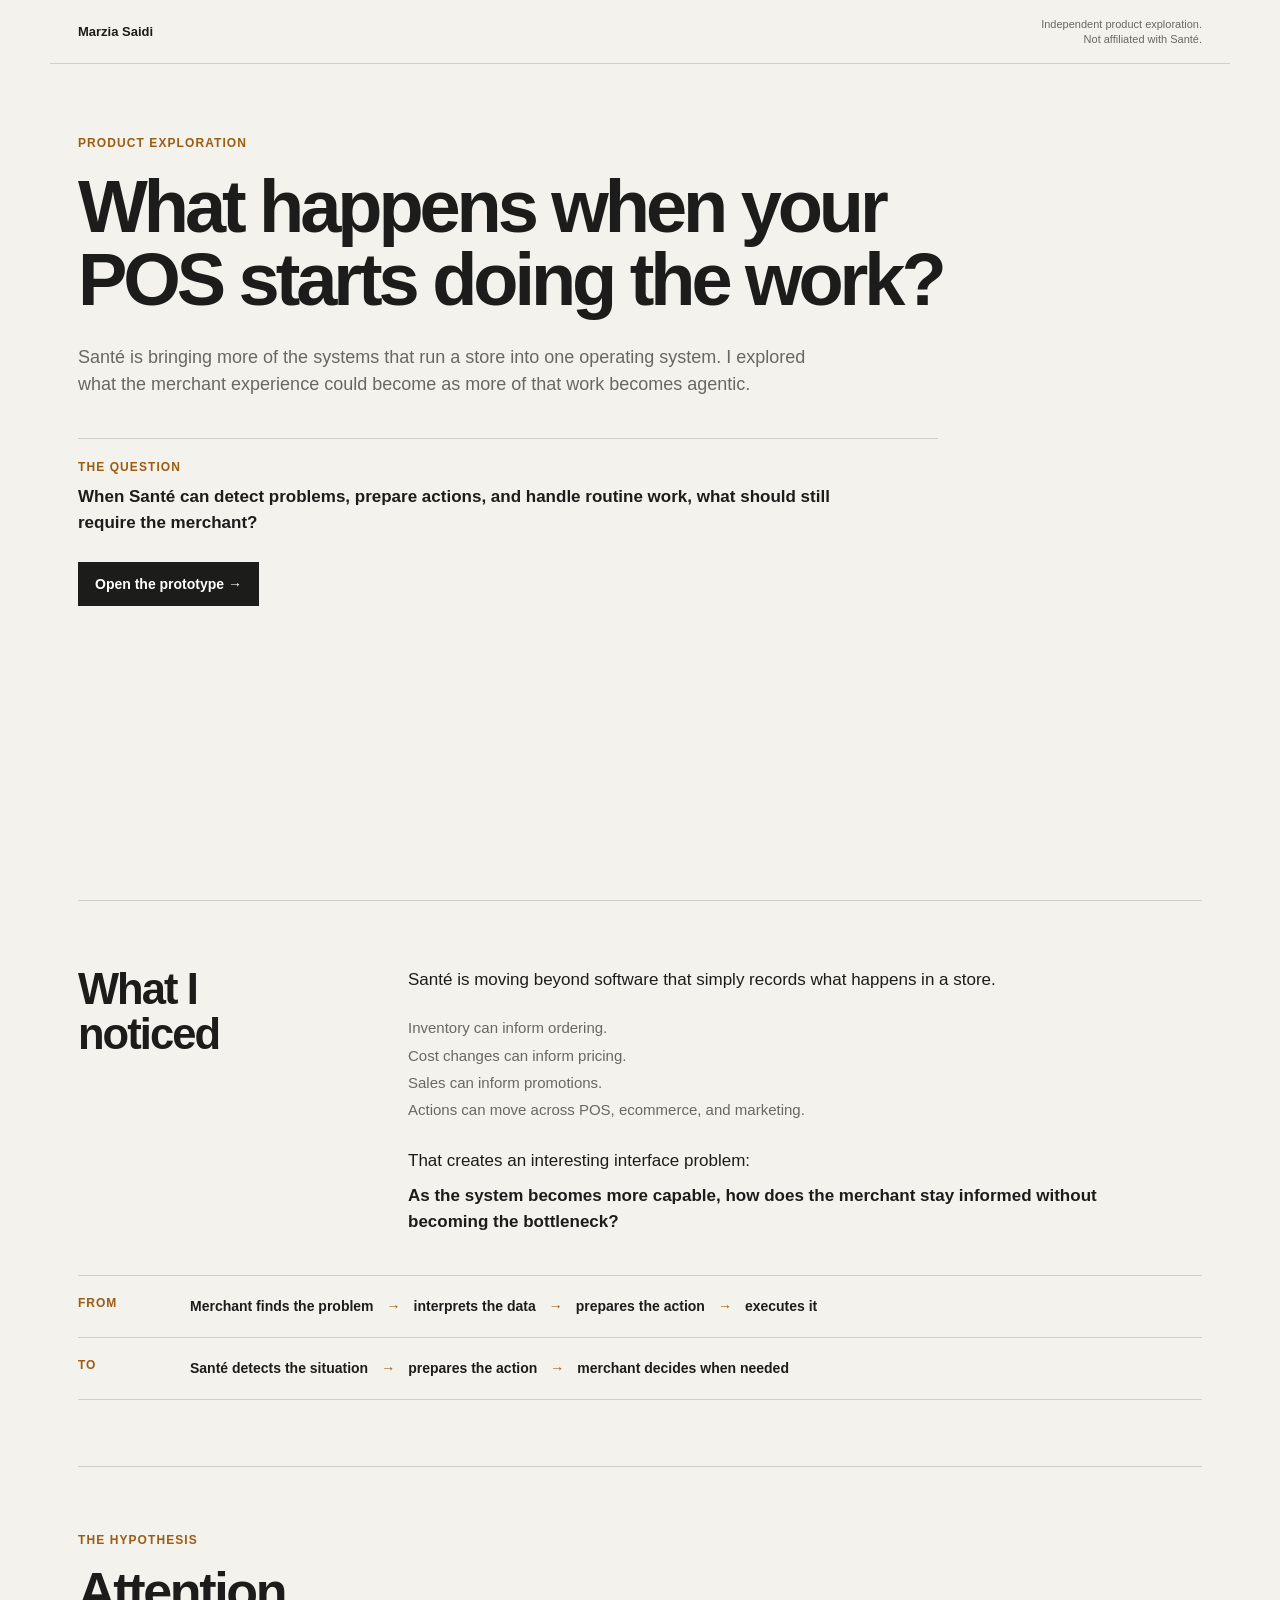
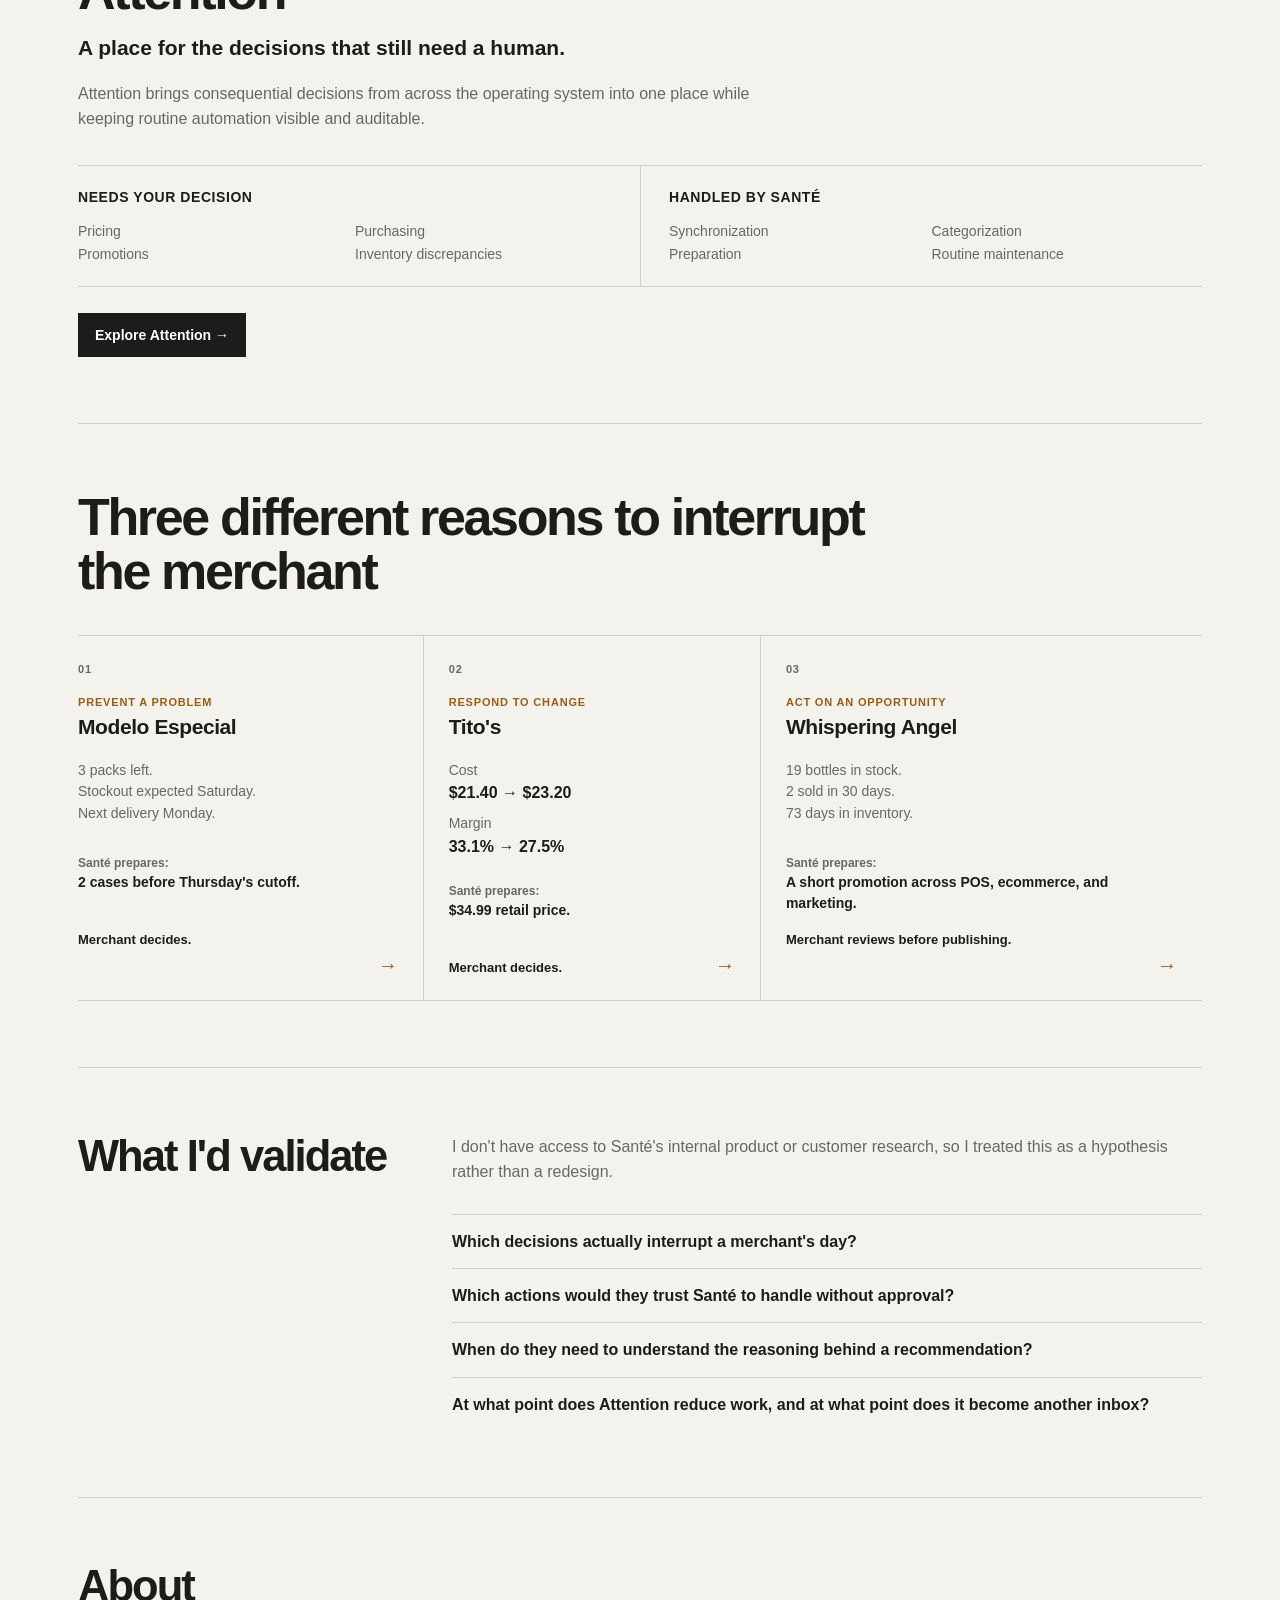
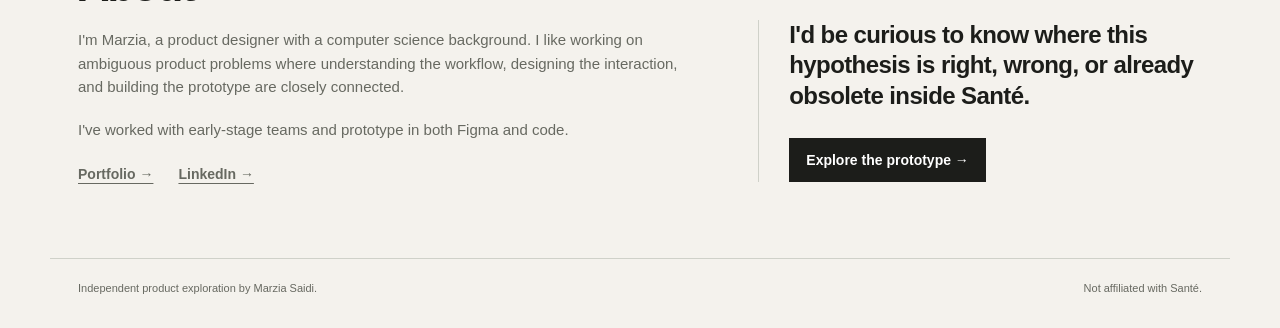
==== commit bee71611: "Add portfolio and LinkedIn links" ====
--- a/index.html
+++ b/index.html
@@ -112,9 +112,9 @@
           <h2 id="aboutTitle">About</h2>
           <p>I'm Marzia, a product designer with a computer science background. I like working on ambiguous product problems where understanding the workflow, designing the interaction, and building the prototype are closely connected.</p>
           <p>I've worked with early-stage teams and prototype in both Figma and code.</p>
-          <div class="profile-links" aria-label="Profile link placeholders">
-            <span title="Add portfolio URL">Portfolio →</span>
-            <span title="Add LinkedIn URL">LinkedIn →</span>
+          <div class="profile-links" aria-label="Profile links">
+            <a href="https://marziasaidi.com" target="_blank" rel="noreferrer">Portfolio →</a>
+            <a href="https://www.linkedin.com/in/marzia-saidisoftwareengineer/" target="_blank" rel="noreferrer">LinkedIn →</a>
           </div>
         </div>
         <div class="closing">
--- a/presentation.css
+++ b/presentation.css
@@ -98,7 +98,8 @@
 .about h2 { font-size: clamp(30px, 3.4vw, 44px); }
 .about-copy > p { max-width: 650px; margin: 19px 0 0; color: var(--muted); font-size: 15px; line-height: 1.58; }
 .profile-links { display: flex; gap: 25px; margin-top: 24px; }
-.profile-links span { color: var(--muted); font-size: 14px; font-weight: 700; cursor: not-allowed; }
+.profile-links a { color: var(--muted); font-size: 14px; font-weight: 700; text-underline-offset: 4px; }
+.profile-links a:hover { color: var(--accent); }
 .closing { align-self: end; padding-left: 30px; border-left: 1px solid var(--line); }
 .closing p { max-width: 430px; margin: 0; font-size: 24px; font-weight: 620; letter-spacing: -.025em; line-height: 1.26; }
 
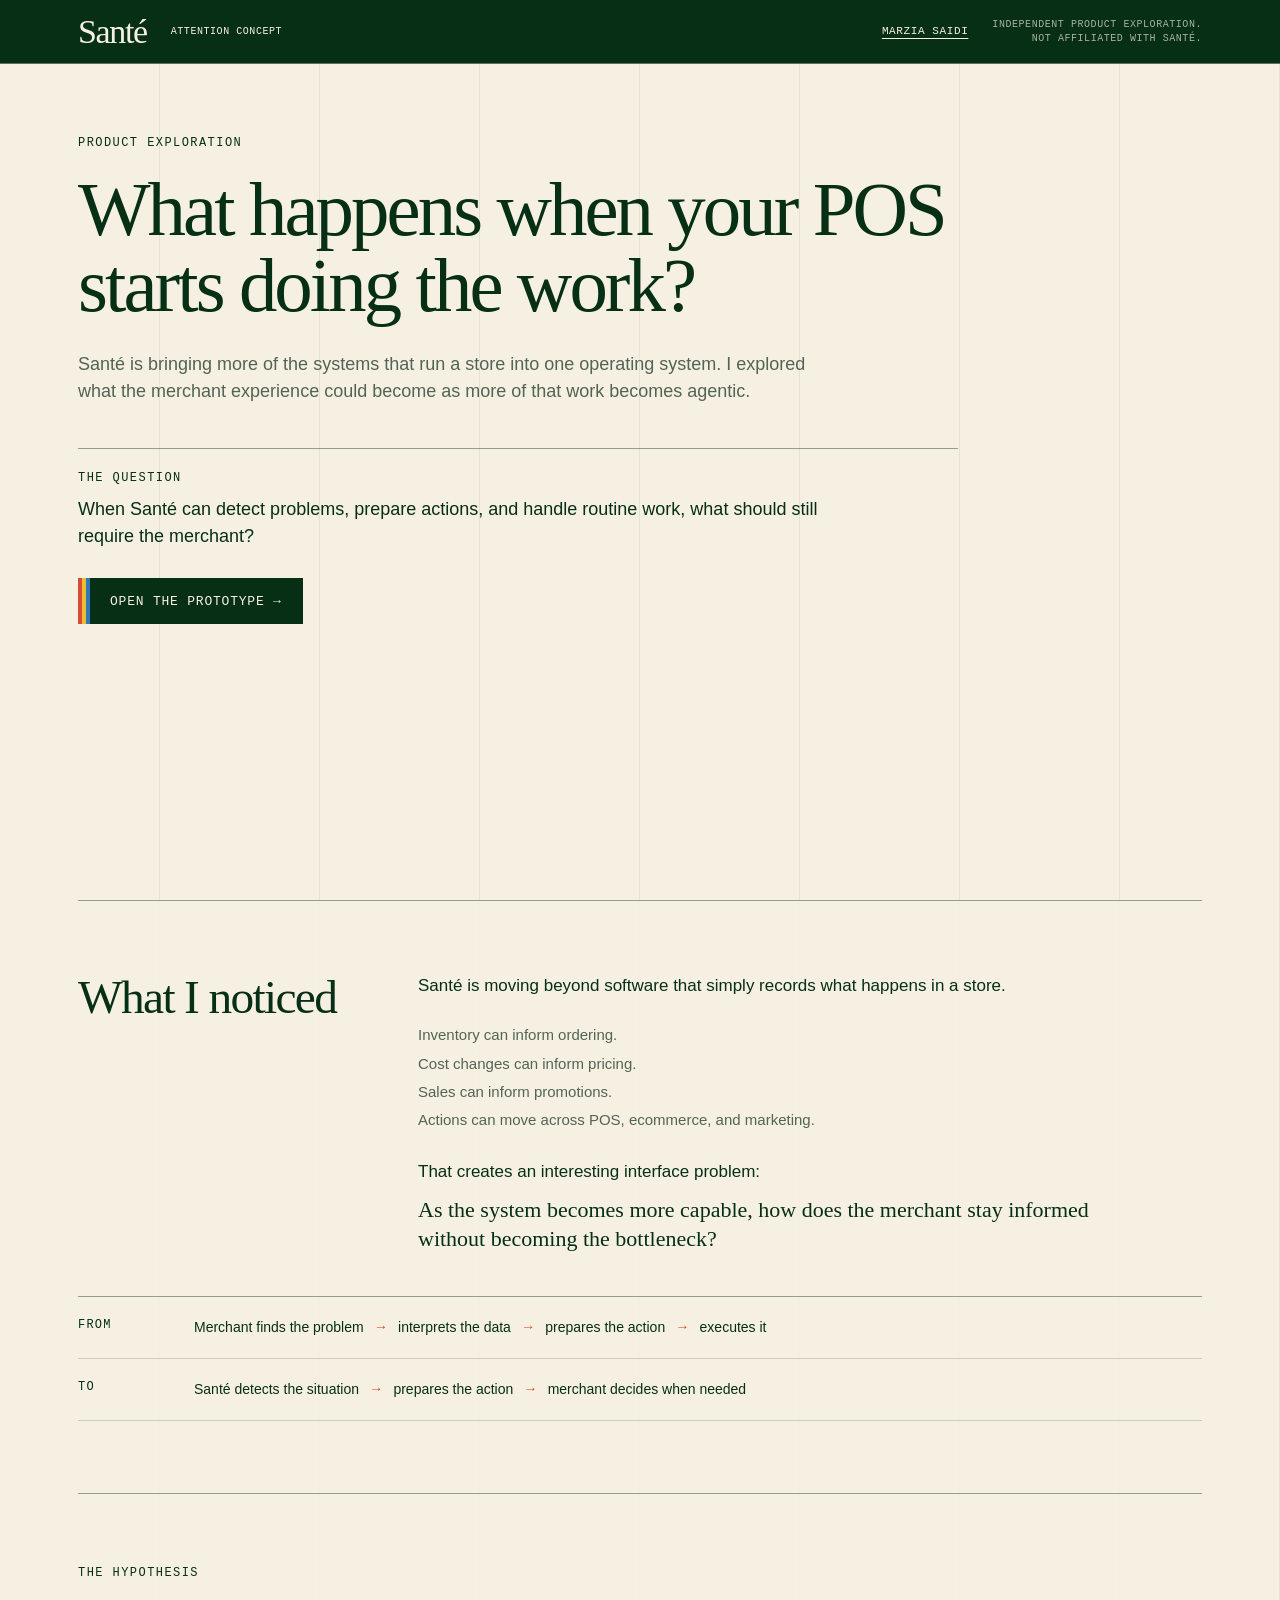
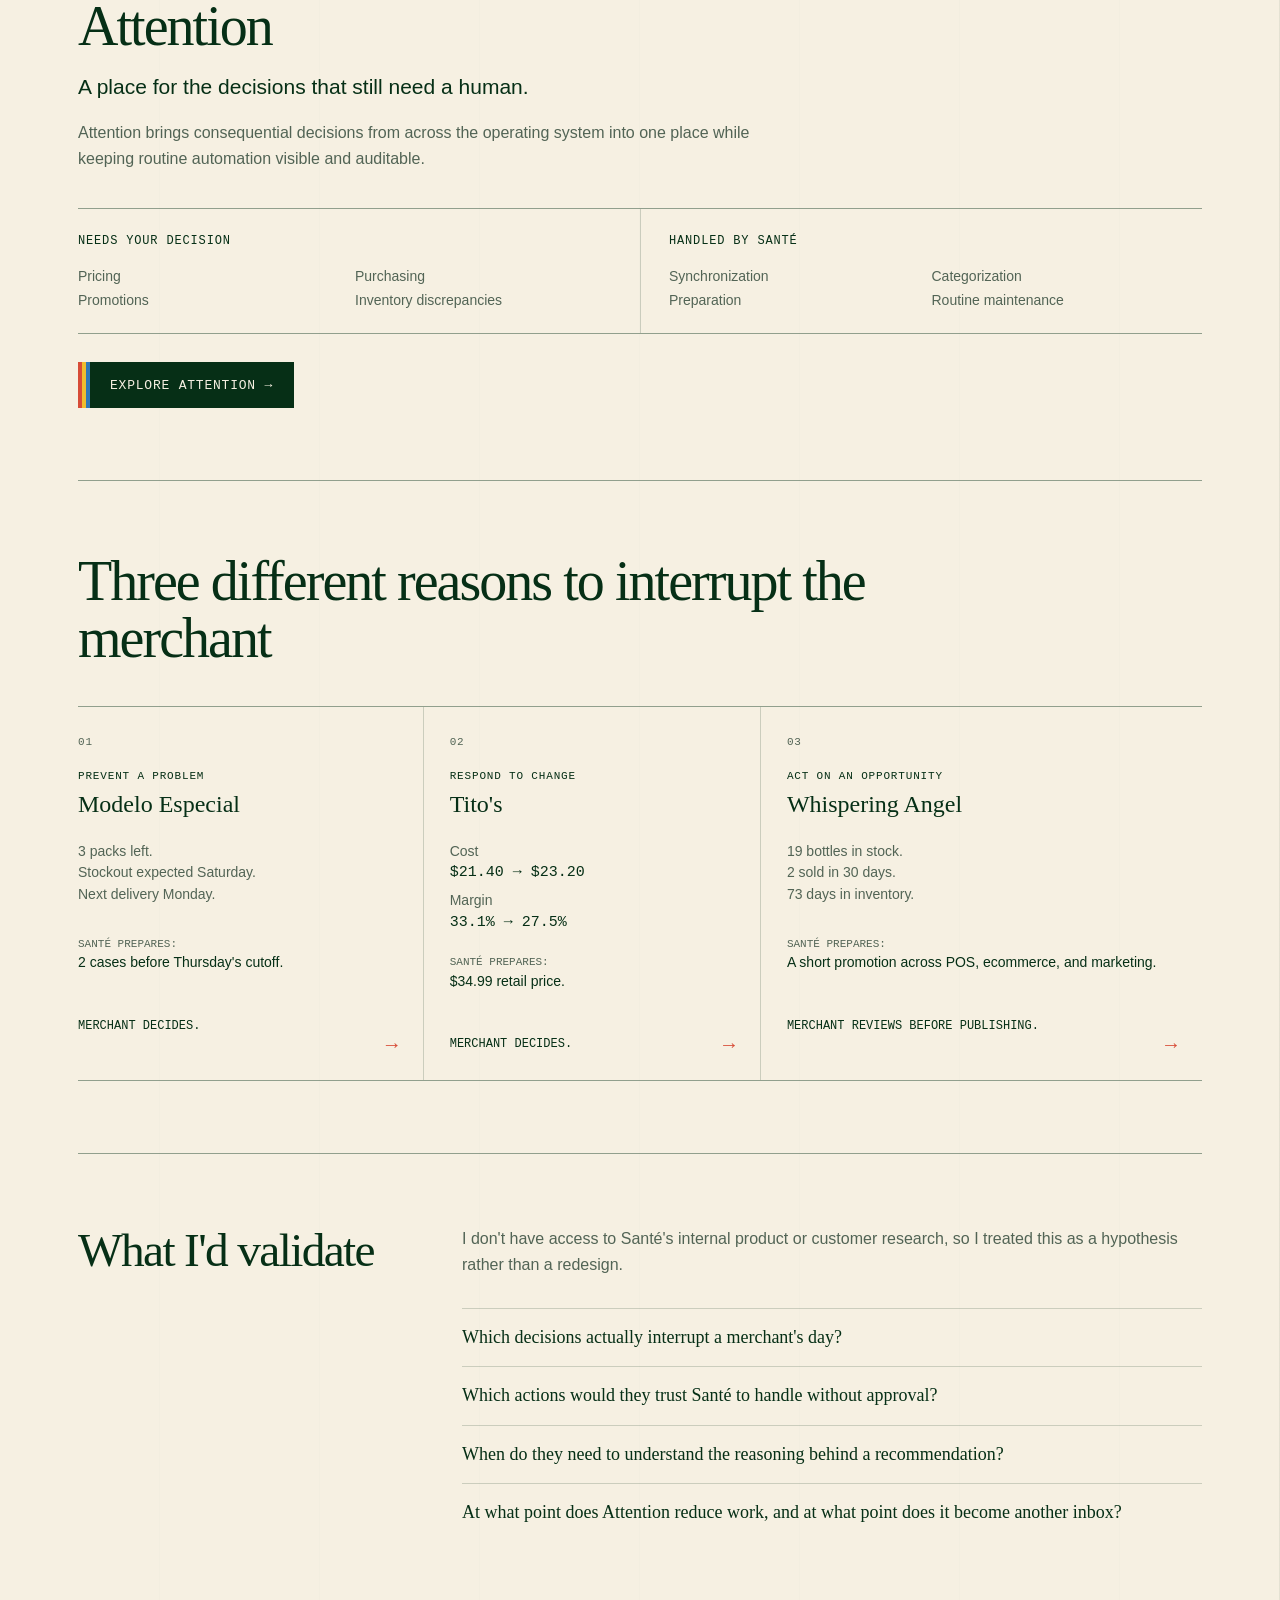
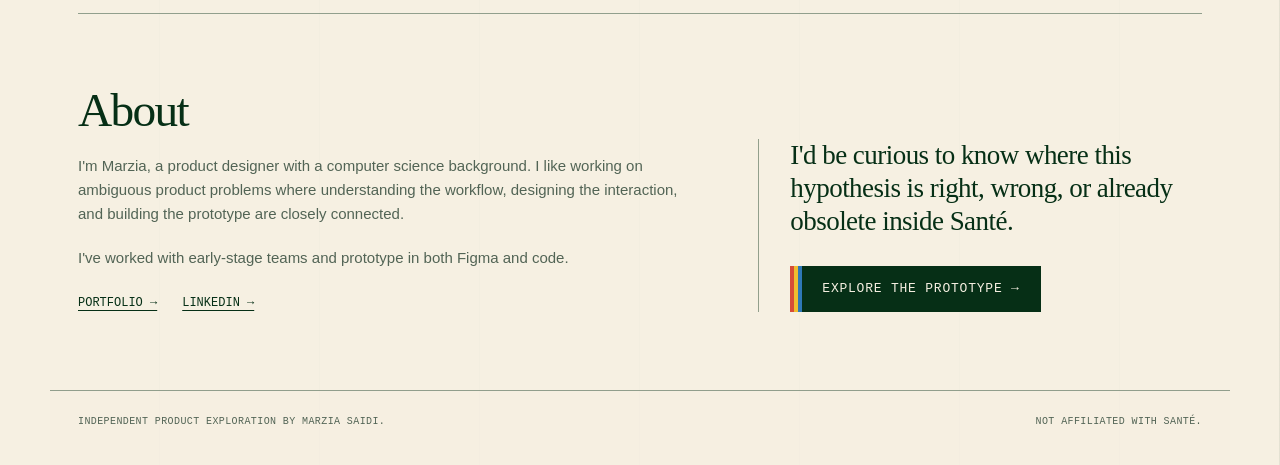
==== commit b23581b1: "new ui" ====
--- a/index.html
+++ b/index.html
@@ -4,14 +4,20 @@
     <meta charset="UTF-8" />
     <meta name="viewport" content="width=device-width, initial-scale=1.0" />
     <meta name="description" content="An independent product exploration of decision supervision for Santé." />
-    <meta name="theme-color" content="#f4f2ed" />
+    <meta name="theme-color" content="#062f16" />
     <title>Santé Attention | Product Exploration</title>
-    <link rel="stylesheet" href="presentation.css?v=2" />
+    <link rel="stylesheet" href="presentation.css?v=3" />
   </head>
   <body>
     <header class="exploration-nav">
-      <a class="author" href="/">Marzia Saidi</a>
-      <span>Independent product exploration.<br />Not affiliated with Santé.</span>
+      <div class="brand-lockup">
+        <a class="sante-wordmark" href="/">Santé</a>
+        <span>Attention concept</span>
+      </div>
+      <div class="nav-meta">
+        <a class="author" href="https://marziasaidi.com" target="_blank" rel="noreferrer">Marzia Saidi</a>
+        <span>Independent product exploration.<br />Not affiliated with Santé.</span>
+      </div>
     </header>
 
     <main>
--- a/presentation.css
+++ b/presentation.css
@@ -1,137 +1,170 @@
 :root {
-  --paper: #f4f2ed;
-  --surface: #fbfaf7;
-  --ink: #1c1d1a;
-  --muted: #676961;
-  --line: #cfd1c9;
-  --accent: #9b5d12;
-  font-family: "Helvetica Neue", Helvetica, Arial, sans-serif;
+  --paper: #f6f0e2;
+  --paper-deep: #eee5d2;
+  --ink: #062f16;
+  --muted: #526455;
+  --line: rgba(6, 47, 22, .18);
+  --line-strong: rgba(6, 47, 22, .42);
+  --red: #d74c37;
+  --yellow: #efbd2f;
+  --blue: #2f78b7;
+  --serif: Georgia, "Times New Roman", serif;
+  --sans: "Helvetica Neue", Helvetica, Arial, sans-serif;
+  --mono: "Courier New", Courier, monospace;
+  font-family: var(--sans);
   color: var(--ink);
   background: var(--paper);
 }
 
 * { box-sizing: border-box; }
-html { scroll-behavior: smooth; }
-body { margin: 0; min-width: 320px; background: var(--paper); color: var(--ink); }
+html { scroll-behavior: smooth; background: var(--paper); }
+body {
+  margin: 0;
+  min-width: 320px;
+  background-color: var(--paper);
+  background-image: repeating-linear-gradient(to right, transparent 0, transparent calc(12.5% - 1px), rgba(6, 47, 22, .075) calc(12.5% - 1px), rgba(6, 47, 22, .075) 12.5%);
+  color: var(--ink);
+}
 a { color: inherit; }
-a:focus-visible { outline: 3px solid rgba(155, 93, 18, .28); outline-offset: 4px; }
+a:focus-visible { outline: 3px solid rgba(215, 76, 55, .38); outline-offset: 4px; }
 
 .exploration-nav {
   display: flex;
   min-height: 64px;
   align-items: center;
   justify-content: space-between;
-  gap: 24px;
-  max-width: 1180px;
-  margin: 0 auto;
-  padding: 0 28px;
-  border-bottom: 1px solid var(--line);
-  color: var(--muted);
-  font-size: 11px;
-  line-height: 1.35;
-  text-align: right;
+  gap: 28px;
+  width: 100%;
+  padding: 0 max(28px, calc((100vw - 1180px) / 2 + 28px));
+  border-bottom: 1px solid rgba(246, 240, 226, .35);
+  background: var(--ink);
+  color: var(--paper);
 }
-.author { color: var(--ink); font-size: 13px; font-weight: 750; text-decoration: none; }
+.brand-lockup, .nav-meta { display: flex; align-items: center; gap: 24px; }
+.brand-lockup > span, .nav-meta > span { font: 400 10px/1.4 var(--mono); letter-spacing: .055em; text-transform: uppercase; }
+.sante-wordmark { font: 400 34px/1 var(--serif); letter-spacing: -.04em; text-decoration: none; }
+.author { font: 400 11px/1 var(--mono); letter-spacing: .055em; text-decoration: underline; text-underline-offset: 4px; text-transform: uppercase; }
+.nav-meta > span { color: rgba(246, 240, 226, .68); text-align: right; }
 
 main { max-width: 1180px; margin: 0 auto; padding: 0 28px; }
 .hero { min-height: calc(100dvh - 64px); padding: clamp(54px, 8vh, 82px) 0 48px; }
-.eyebrow, .question-label { margin: 0; color: var(--accent); font-size: 12px; font-weight: 760; letter-spacing: .09em; text-transform: uppercase; }
-h1 { max-width: 940px; margin: 20px 0 0; font-size: clamp(44px, 6vw, 74px); font-weight: 640; letter-spacing: -.055em; line-height: .99; }
-.hero-copy { max-width: 750px; margin: 27px 0 0; color: var(--muted); font-size: 18px; line-height: 1.52; }
-.hero-question { max-width: 860px; margin-top: 40px; padding-top: 21px; border-top: 1px solid var(--line); }
-.hero-question .question-label { margin-bottom: 10px; }
-.hero-question p:last-child { max-width: 790px; margin: 0; font-size: 17px; font-weight: 670; line-height: 1.5; }
-.primary-link { display: inline-flex; min-height: 44px; align-items: center; margin-top: 27px; padding: 0 16px; border: 1px solid var(--ink); background: var(--ink); color: #fff; font-size: 14px; font-weight: 720; white-space: nowrap; text-decoration: none; }
-.primary-link:hover { background: #343530; }
+.eyebrow, .question-label { margin: 0; color: var(--ink); font: 400 12px/1.2 var(--mono); letter-spacing: .12em; text-transform: uppercase; }
+h1 { max-width: 980px; margin: 22px 0 0; font: 400 clamp(48px, 6vw, 78px)/.98 var(--serif); letter-spacing: -.038em; }
+.hero-copy { max-width: 760px; margin: 28px 0 0; color: var(--muted); font-size: 18px; line-height: 1.52; }
+.hero-question { max-width: 880px; margin-top: 42px; padding-top: 22px; border-top: 1px solid var(--line-strong); }
+.hero-question .question-label { margin-bottom: 11px; }
+.hero-question p:last-child { max-width: 800px; margin: 0; font-size: 18px; line-height: 1.5; }
+.primary-link {
+  position: relative;
+  display: inline-flex;
+  min-height: 46px;
+  align-items: center;
+  margin-top: 28px;
+  padding: 0 20px 0 31px;
+  border: 1px solid var(--ink);
+  background: var(--ink);
+  color: var(--paper);
+  font: 400 13px/1 var(--mono);
+  letter-spacing: .06em;
+  text-transform: uppercase;
+  white-space: nowrap;
+  text-decoration: none;
+}
+.primary-link::before { content: ""; position: absolute; inset: -1px auto -1px -1px; width: 4px; background: var(--red); border-right: 4px solid var(--yellow); box-shadow: 4px 0 0 var(--blue); }
+.primary-link:hover { background: #0d4424; }
 .primary-link:active { transform: translateY(1px); }
 
-.content-section { padding: 66px 0; border-top: 1px solid var(--line); }
-.content-section h2 { max-width: 880px; margin: 0; font-size: clamp(34px, 4.4vw, 52px); font-weight: 630; letter-spacing: -.045em; line-height: 1.04; }
-.section-copy { max-width: 720px; margin: 18px 0 0; color: var(--muted); font-size: 16px; line-height: 1.58; }
-.lead-line { max-width: 740px; margin: 15px 0 0; font-size: 21px; font-weight: 650; line-height: 1.4; }
+.content-section { padding: 72px 0; border-top: 1px solid var(--line-strong); background: rgba(246, 240, 226, .86); }
+.content-section h2 { max-width: 900px; margin: 0; font: 400 clamp(38px, 4.6vw, 56px)/1.02 var(--serif); letter-spacing: -.035em; }
+.section-copy { max-width: 720px; margin: 19px 0 0; color: var(--muted); font-size: 16px; line-height: 1.6; }
+.lead-line { max-width: 740px; margin: 16px 0 0; font-size: 21px; line-height: 1.42; }
 
-.observation { display: grid; grid-template-columns: 260px minmax(0, 1fr); column-gap: 70px; }
-.observation h2 { font-size: clamp(30px, 3.4vw, 44px); }
+.observation { display: grid; grid-template-columns: 270px minmax(0, 1fr); column-gap: 70px; }
+.observation h2, .validation h2, .about h2 { font-size: clamp(34px, 3.7vw, 48px); }
 .observation-copy { max-width: 720px; }
 .observation-copy > p { margin: 0; font-size: 17px; line-height: 1.55; }
-.system-connections { display: grid; gap: 4px; margin: 23px 0 27px; color: var(--muted); font-size: 15px; line-height: 1.55; }
-.observation-copy .key-question { margin-top: 8px; font-weight: 690; }
-.transition { grid-column: 1 / -1; margin-top: 40px; border-top: 1px solid var(--line); }
-.transition-row { display: grid; grid-template-columns: 88px minmax(0, 1fr); gap: 24px; padding: 20px 0; border-bottom: 1px solid var(--line); }
-.transition-row h3 { margin: 0; color: var(--accent); font-size: 12px; letter-spacing: .08em; text-transform: uppercase; }
-.transition-row p { display: flex; flex-wrap: wrap; gap: 8px 13px; margin: 0; font-size: 14px; font-weight: 630; line-height: 1.5; }
-.transition-row b { color: var(--accent); font-weight: 650; }
+.system-connections { display: grid; gap: 5px; margin: 24px 0 28px; color: var(--muted); font-size: 15px; line-height: 1.55; }
+.observation-copy .key-question { margin-top: 9px; font-family: var(--serif); font-size: 22px; line-height: 1.35; }
+.transition { grid-column: 1 / -1; margin-top: 42px; border-top: 1px solid var(--line-strong); }
+.transition-row { display: grid; grid-template-columns: 92px minmax(0, 1fr); gap: 24px; padding: 20px 0; border-bottom: 1px solid var(--line); }
+.transition-row h3 { margin: 0; font: 400 12px/1.4 var(--mono); letter-spacing: .1em; text-transform: uppercase; }
+.transition-row p { display: flex; flex-wrap: wrap; gap: 8px 13px; margin: 0; font-size: 14px; line-height: 1.5; }
+.transition-row b { color: var(--red); font-family: var(--mono); font-weight: 400; }
 
-.hypothesis .eyebrow { margin-bottom: 17px; }
-.decision-split { display: grid; grid-template-columns: 1fr 1fr; margin-top: 34px; border-top: 1px solid var(--line); border-bottom: 1px solid var(--line); }
-.decision-split > div { padding: 23px 28px 24px 0; }
+.hypothesis .eyebrow { margin-bottom: 18px; }
+.decision-split { display: grid; grid-template-columns: 1fr 1fr; margin-top: 36px; border-top: 1px solid var(--line-strong); border-bottom: 1px solid var(--line-strong); }
+.decision-split > div { padding: 24px 28px 25px 0; }
 .decision-split > div + div { padding-left: 28px; border-left: 1px solid var(--line); }
-.decision-split h3 { margin: 0; font-size: 14px; letter-spacing: .04em; text-transform: uppercase; }
-.decision-split ul { display: grid; grid-template-columns: 1fr 1fr; gap: 7px 20px; margin: 18px 0 0; padding: 0; list-style: none; color: var(--muted); font-size: 14px; }
-.primary-link.compact { margin-top: 26px; }
+.decision-split h3 { margin: 0; font: 400 12px/1.4 var(--mono); letter-spacing: .07em; text-transform: uppercase; }
+.decision-split ul { display: grid; grid-template-columns: 1fr 1fr; gap: 8px 20px; margin: 19px 0 0; padding: 0; list-style: none; color: var(--muted); font-size: 14px; }
+.primary-link.compact { margin-top: 28px; }
 
-.scenarios-section h2 { max-width: 820px; }
-.scenarios { display: grid; grid-template-columns: .92fr .9fr 1.18fr; margin-top: 36px; border-top: 1px solid var(--line); border-bottom: 1px solid var(--line); }
-.scenario { position: relative; min-width: 0; padding: 23px 25px 25px 0; color: inherit; text-decoration: none; }
-.scenario + .scenario { padding-left: 25px; border-left: 1px solid var(--line); }
-.scenario:hover .scenario-heading strong, .scenario:focus-visible .scenario-heading strong { color: var(--accent); }
+.scenarios-section h2 { max-width: 850px; }
+.scenarios { display: grid; grid-template-columns: .92fr .9fr 1.18fr; margin-top: 38px; border-top: 1px solid var(--line-strong); border-bottom: 1px solid var(--line-strong); }
+.scenario { position: relative; min-width: 0; padding: 24px 26px 27px 0; color: inherit; text-decoration: none; }
+.scenario + .scenario { padding-left: 26px; border-left: 1px solid var(--line); }
+.scenario:hover, .scenario:focus-visible { background: rgba(238, 229, 210, .72); }
 .scenario:hover .scenario-arrow, .scenario:focus-visible .scenario-arrow { transform: translateX(4px); }
-.scenario-heading > span, .scenario-heading p { color: var(--muted); font-size: 11px; font-weight: 750; letter-spacing: .075em; text-transform: uppercase; }
-.scenario-heading p { margin: 19px 0 0; color: var(--accent); }
-.scenario-heading strong { display: block; margin-top: 7px; font-size: 21px; letter-spacing: -.02em; transition: color 140ms ease; }
-.scenario-evidence { min-height: 72px; margin: 21px 0 0; color: var(--muted); font-size: 14px; line-height: 1.55; }
+.scenario-heading > span, .scenario-heading p { color: var(--muted); font: 400 11px/1.3 var(--mono); letter-spacing: .075em; text-transform: uppercase; }
+.scenario-heading p { margin: 20px 0 0; color: var(--ink); }
+.scenario-heading strong { display: block; margin-top: 8px; font: 400 24px/1.15 var(--serif); transition: color 140ms ease; }
+.scenario-evidence { min-height: 74px; margin: 22px 0 0; color: var(--muted); font-size: 14px; line-height: 1.55; }
 .scenario-evidence span, .scenario-evidence strong { display: block; }
 .scenario-evidence span:not(:first-child) { margin-top: 7px; }
-.scenario-evidence strong { color: var(--ink); font-size: 16px; }
-.scenario-action { min-height: 64px; margin: 22px 0 0; color: var(--ink); font-size: 14px; font-weight: 650; line-height: 1.5; }
-.scenario-action span { display: block; color: var(--muted); font-size: 12px; font-weight: 600; }
-.scenario-outcome { margin: 14px 30px 0 0; font-size: 13px; font-weight: 720; }
-.scenario-arrow { position: absolute; right: 25px; bottom: 23px; color: var(--accent); font-size: 20px; transition: transform 140ms ease; }
+.scenario-evidence strong { color: var(--ink); font: 400 15px/1.4 var(--mono); }
+.scenario-action { min-height: 66px; margin: 22px 0 0; color: var(--ink); font-size: 14px; line-height: 1.5; }
+.scenario-action span { display: block; color: var(--muted); font: 400 11px/1.4 var(--mono); text-transform: uppercase; }
+.scenario-outcome { margin: 15px 30px 0 0; font: 400 12px/1.4 var(--mono); text-transform: uppercase; }
+.scenario-arrow { position: absolute; right: 25px; bottom: 24px; color: var(--red); font: 400 20px/1 var(--mono); transition: transform 140ms ease; }
 
-.validation { display: grid; grid-template-columns: 310px minmax(0, 1fr); column-gap: 64px; }
-.validation h2 { font-size: clamp(30px, 3.4vw, 44px); }
+.validation { display: grid; grid-template-columns: 320px minmax(0, 1fr); column-gap: 64px; }
 .validation .section-copy { grid-column: 2; margin-top: 0; }
-.validation-questions { grid-column: 2; margin: 30px 0 0; padding: 0; list-style: none; }
-.validation-questions li { max-width: 760px; padding: 15px 0; border-top: 1px solid var(--line); font-size: 16px; font-weight: 630; line-height: 1.45; }
+.validation-questions { grid-column: 2; margin: 31px 0 0; padding: 0; list-style: none; }
+.validation-questions li { max-width: 760px; padding: 16px 0; border-top: 1px solid var(--line); font-family: var(--serif); font-size: 18px; line-height: 1.4; }
 
-.about { display: grid; grid-template-columns: minmax(0, 1.15fr) minmax(320px, .85fr); gap: 80px; padding-bottom: 76px; }
-.about h2 { font-size: clamp(30px, 3.4vw, 44px); }
-.about-copy > p { max-width: 650px; margin: 19px 0 0; color: var(--muted); font-size: 15px; line-height: 1.58; }
-.profile-links { display: flex; gap: 25px; margin-top: 24px; }
-.profile-links a { color: var(--muted); font-size: 14px; font-weight: 700; text-underline-offset: 4px; }
-.profile-links a:hover { color: var(--accent); }
-.closing { align-self: end; padding-left: 30px; border-left: 1px solid var(--line); }
-.closing p { max-width: 430px; margin: 0; font-size: 24px; font-weight: 620; letter-spacing: -.025em; line-height: 1.26; }
+.about { display: grid; grid-template-columns: minmax(0, 1.15fr) minmax(320px, .85fr); gap: 80px; padding-bottom: 78px; }
+.about-copy > p { max-width: 650px; margin: 20px 0 0; color: var(--muted); font-size: 15px; line-height: 1.6; }
+.profile-links { display: flex; gap: 25px; margin-top: 25px; }
+.profile-links a { color: var(--ink); font: 400 12px/1.4 var(--mono); text-underline-offset: 4px; text-transform: uppercase; }
+.profile-links a:hover { color: var(--red); }
+.closing { align-self: end; padding-left: 31px; border-left: 1px solid var(--line-strong); }
+.closing p { max-width: 440px; margin: 0; font: 400 27px/1.22 var(--serif); letter-spacing: -.02em; }
 
-footer { display: flex; justify-content: space-between; gap: 20px; max-width: 1180px; margin: 0 auto; padding: 23px 28px 34px; border-top: 1px solid var(--line); color: var(--muted); font-size: 11px; }
+footer { display: flex; justify-content: space-between; gap: 20px; max-width: 1180px; margin: 0 auto; padding: 24px 28px 36px; border-top: 1px solid var(--line-strong); background: rgba(246, 240, 226, .88); color: var(--muted); font: 400 10px/1.4 var(--mono); letter-spacing: .04em; text-transform: uppercase; }
 
 @media (max-width: 760px) {
-  .exploration-nav { min-height: 70px; align-items: flex-start; padding: 17px 18px; }
-  .exploration-nav > span { max-width: 190px; }
+  body { background-image: none; }
+  .exploration-nav { min-height: 74px; align-items: center; padding: 12px 18px; }
+  .brand-lockup { gap: 12px; }
+  .brand-lockup > span { display: none; }
+  .nav-meta { gap: 10px; }
+  .nav-meta .author { display: none; }
+  .nav-meta > span { max-width: 178px; font-size: 9px; }
+  .sante-wordmark { font-size: 30px; }
   main { padding: 0 18px; }
   .hero { min-height: auto; padding: 52px 0 60px; }
-  h1 { font-size: clamp(42px, 12vw, 56px); }
+  h1 { font-size: clamp(45px, 12.7vw, 58px); }
   .hero-copy { font-size: 16px; }
-  .hero-question { margin-top: 34px; }
+  .hero-question { margin-top: 35px; }
   .hero-question p:last-child { font-size: 16px; }
-  .content-section { padding: 54px 0; }
+  .content-section { padding: 56px 0; background: var(--paper); }
   .observation, .validation, .about { display: block; }
-  .observation-copy { margin-top: 24px; }
-  .transition { margin-top: 34px; }
+  .observation-copy { margin-top: 25px; }
+  .transition { margin-top: 35px; }
   .transition-row { grid-template-columns: 1fr; gap: 10px; }
   .transition-row p { display: grid; gap: 8px; }
   .transition-row b { transform: rotate(90deg); transform-origin: center; width: 16px; text-align: center; }
   .decision-split, .scenarios { grid-template-columns: 1fr; }
-  .decision-split > div { padding: 22px 0; }
+  .decision-split > div { padding: 23px 0; }
   .decision-split > div + div { padding-left: 0; border-top: 1px solid var(--line); border-left: 0; }
-  .scenario { padding: 23px 0 25px; }
+  .scenario { padding: 24px 0 27px; }
   .scenario + .scenario { padding-left: 0; border-top: 1px solid var(--line); border-left: 0; }
   .scenario-evidence, .scenario-action { min-height: 0; }
   .scenario-arrow { right: 4px; }
-  .validation .section-copy, .validation-questions { margin-top: 24px; }
+  .validation .section-copy, .validation-questions { margin-top: 25px; }
   .about-copy > p { font-size: 15px; }
-  .closing { margin-top: 44px; padding: 31px 0 0; border-top: 1px solid var(--line); border-left: 0; }
-  .closing p { font-size: 23px; }
+  .closing { margin-top: 45px; padding: 32px 0 0; border-top: 1px solid var(--line-strong); border-left: 0; }
+  .closing p { font-size: 26px; }
   footer { display: grid; padding-inline: 18px; }
 }
 
